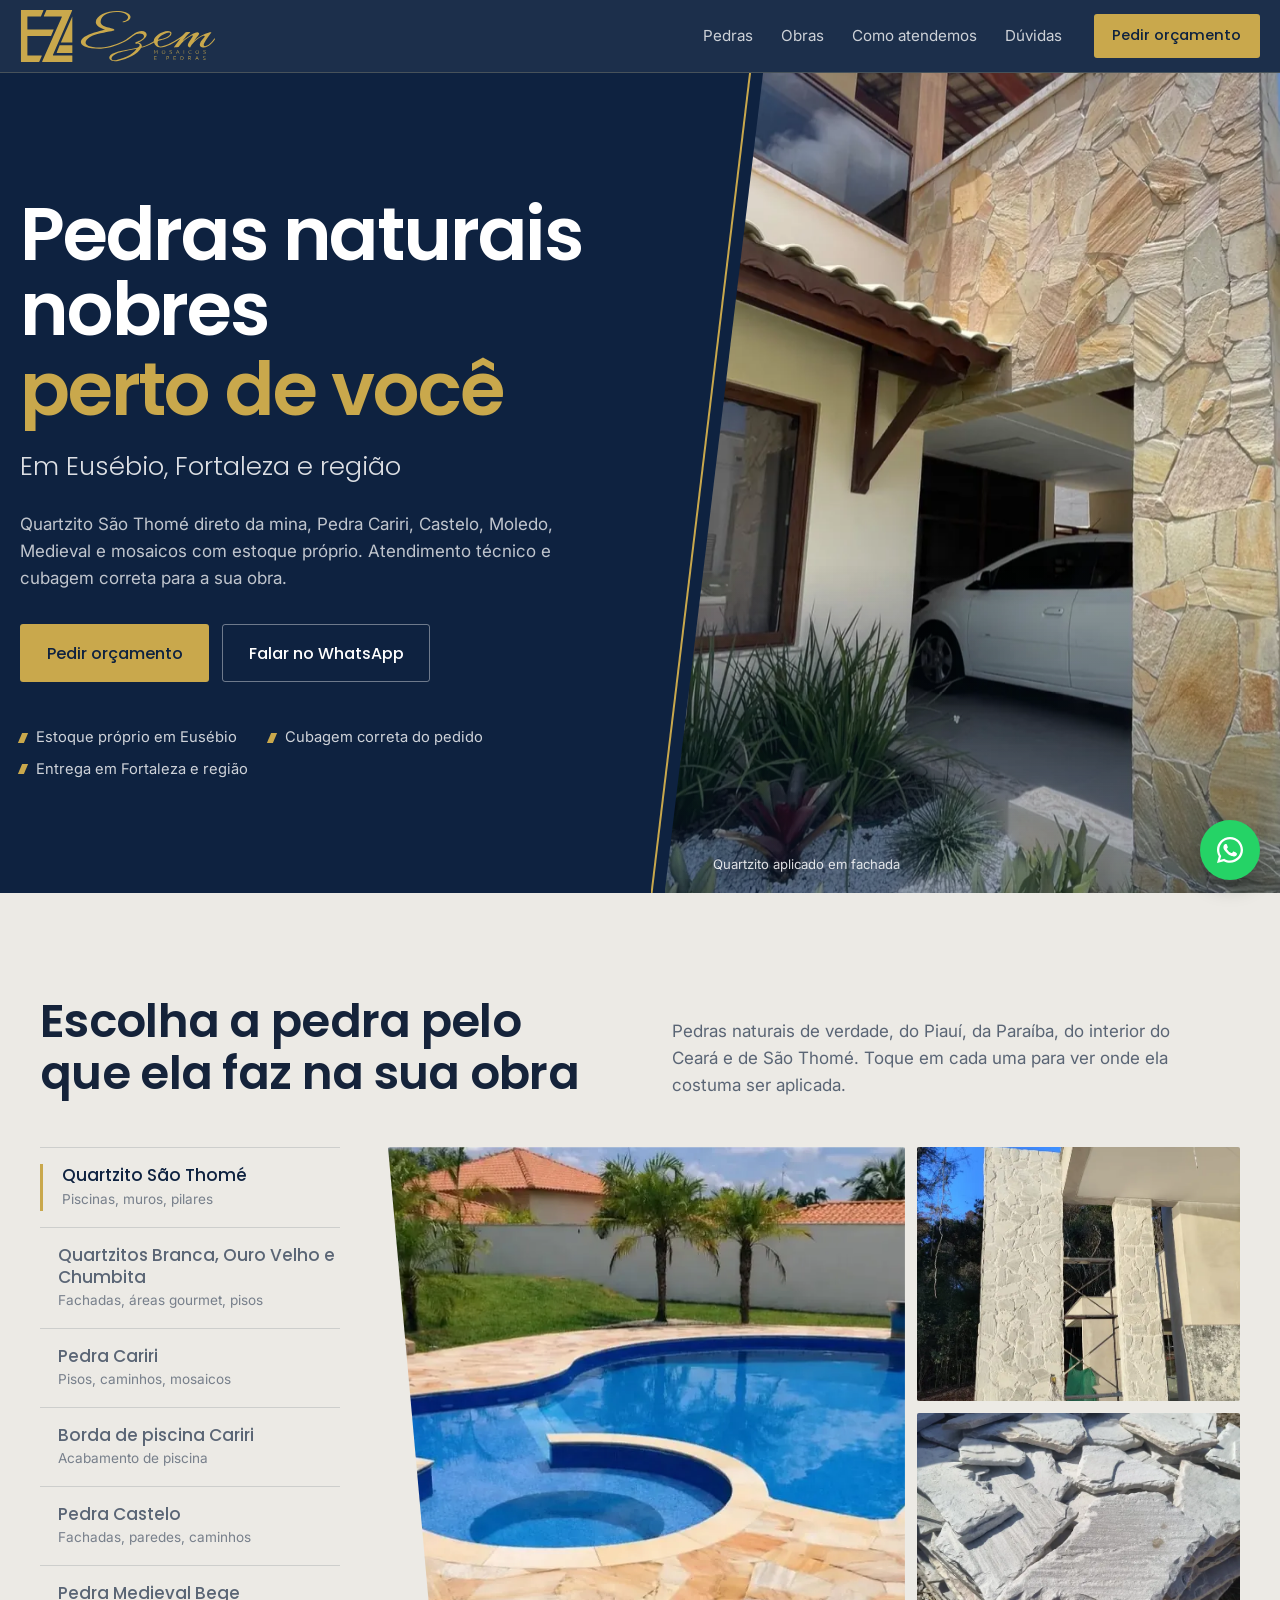
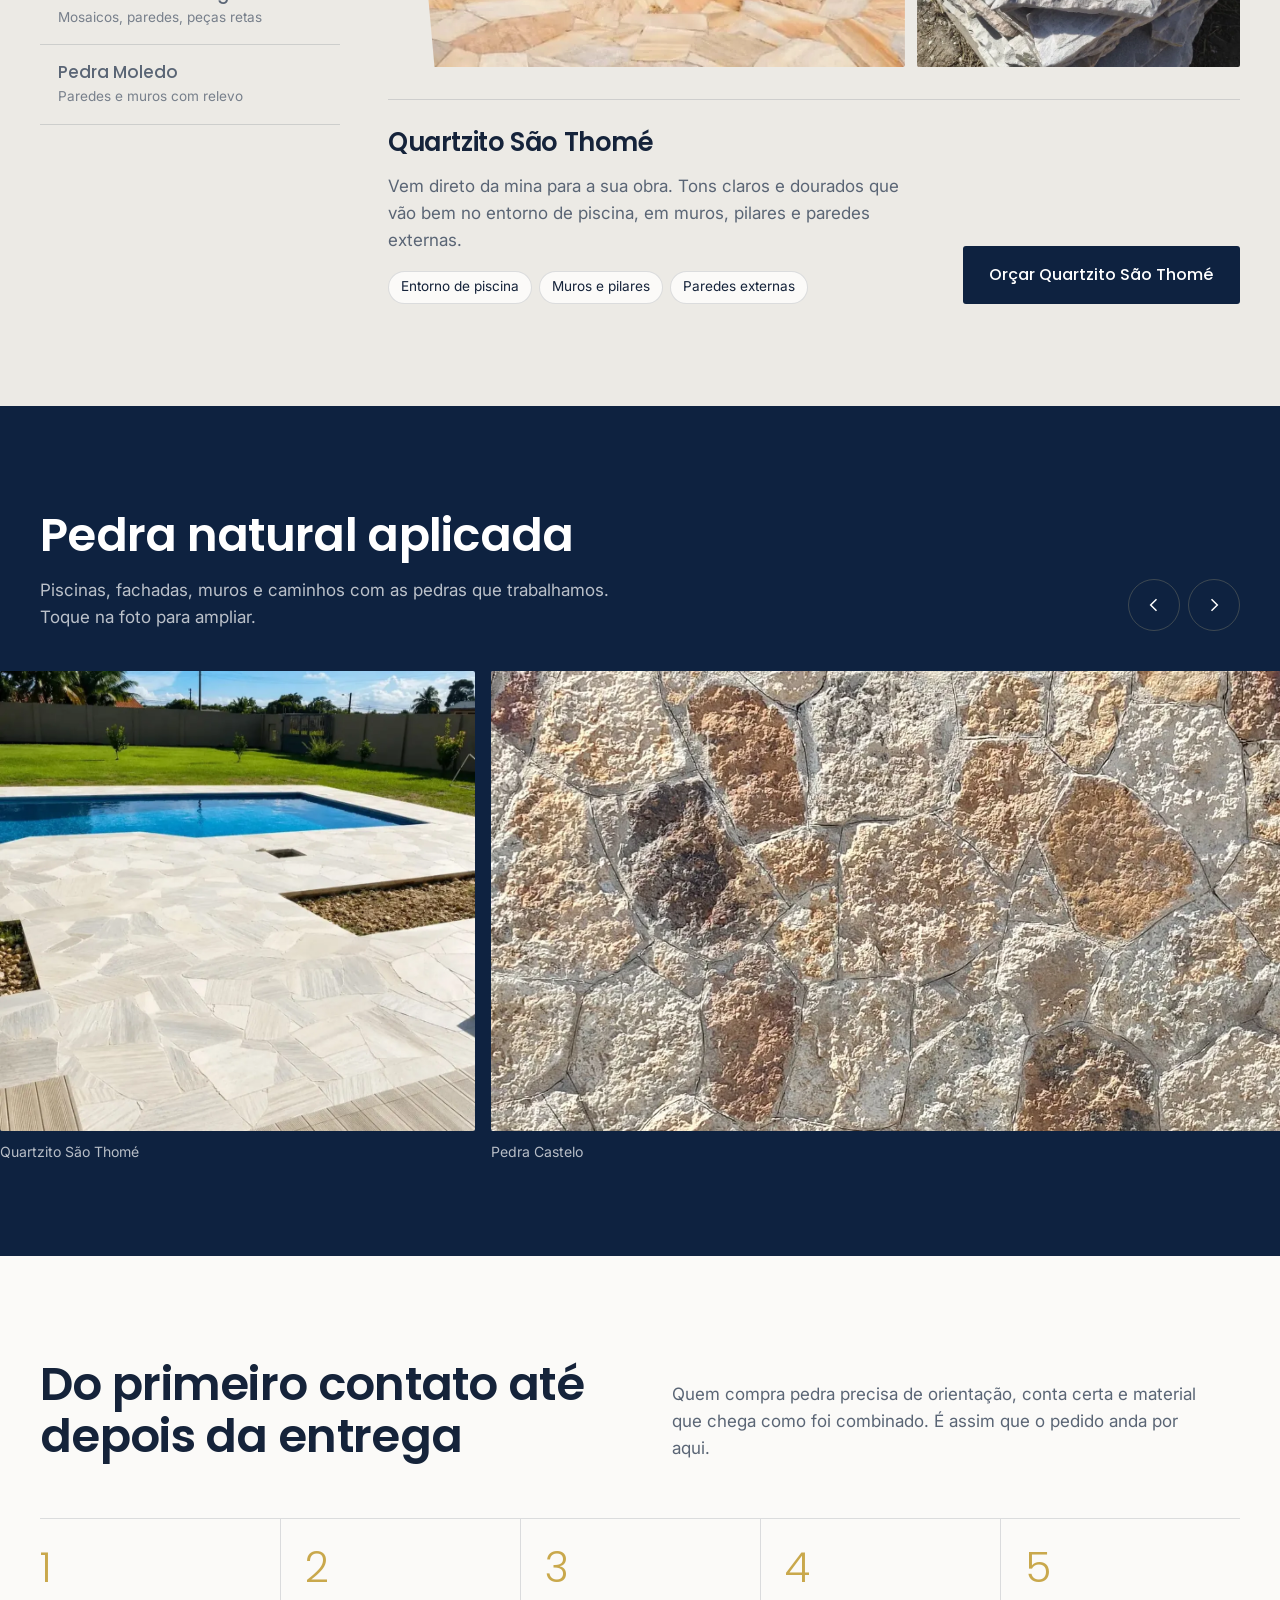
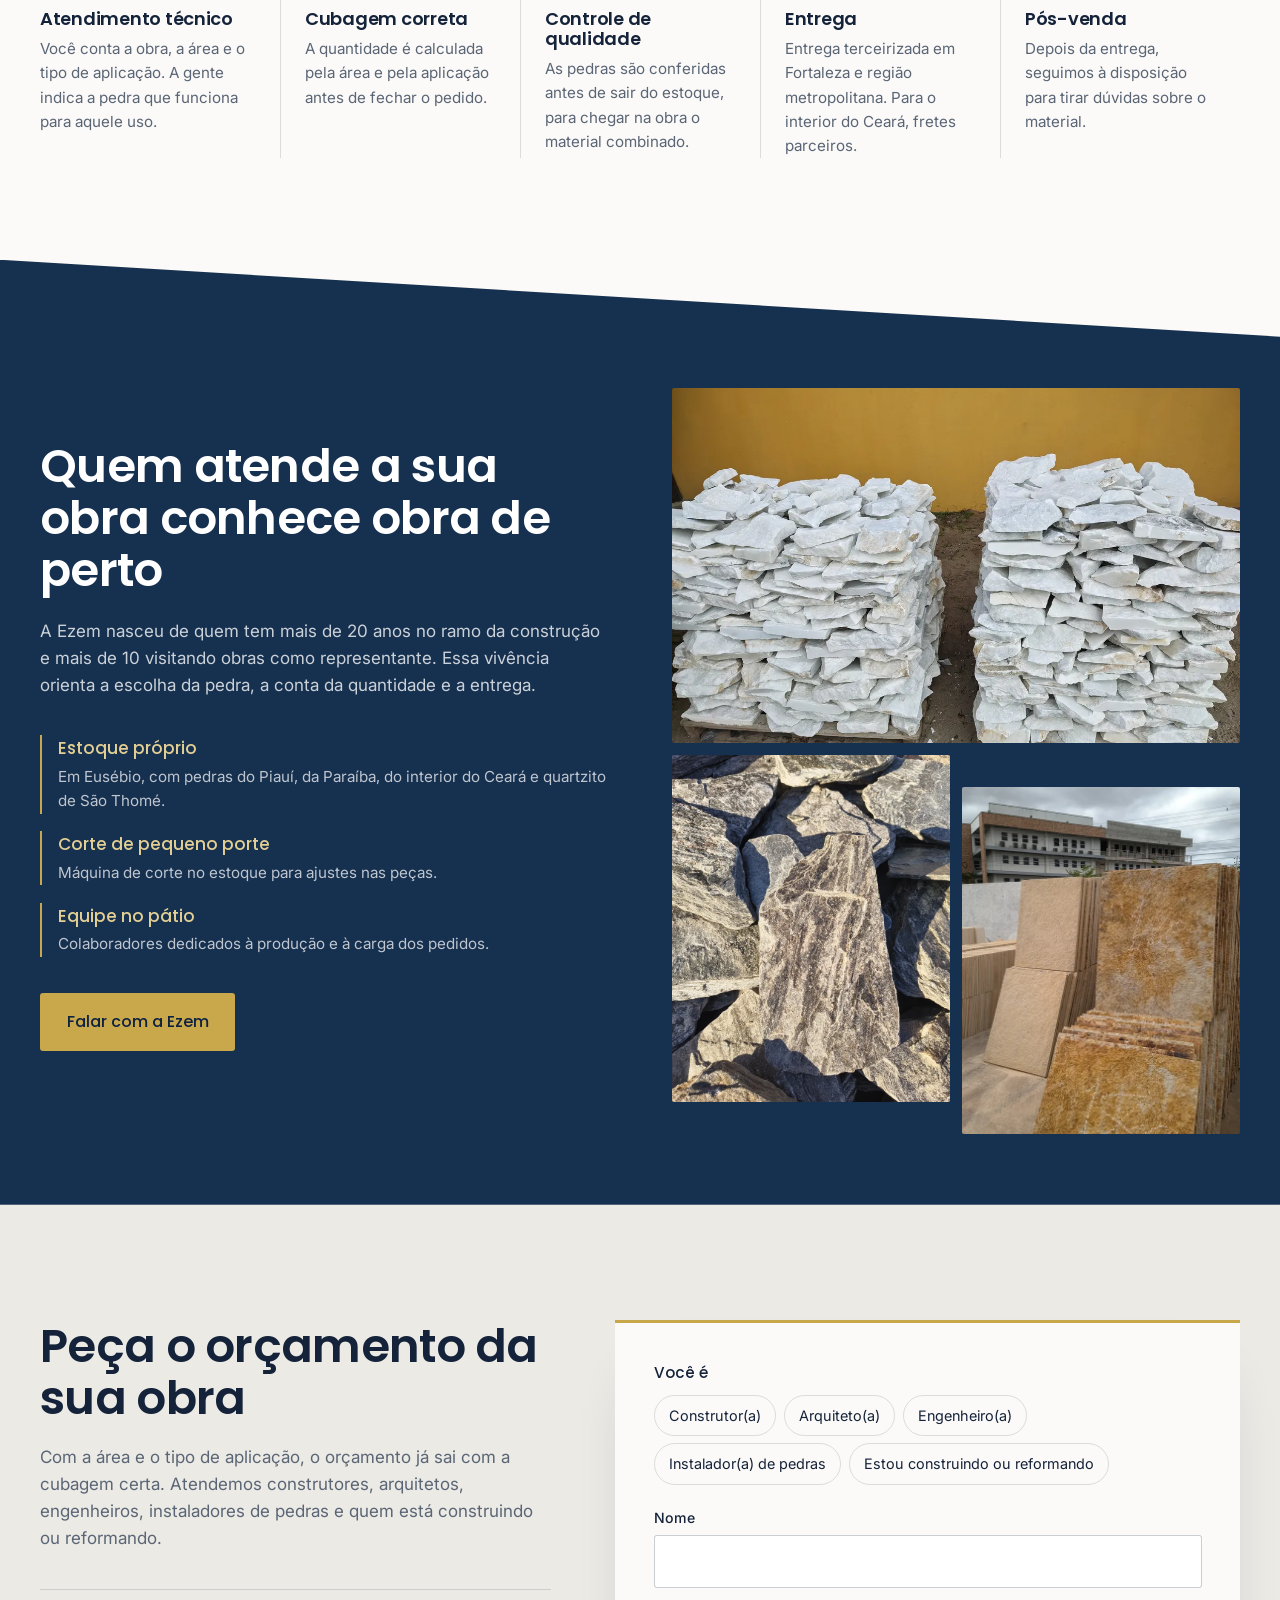
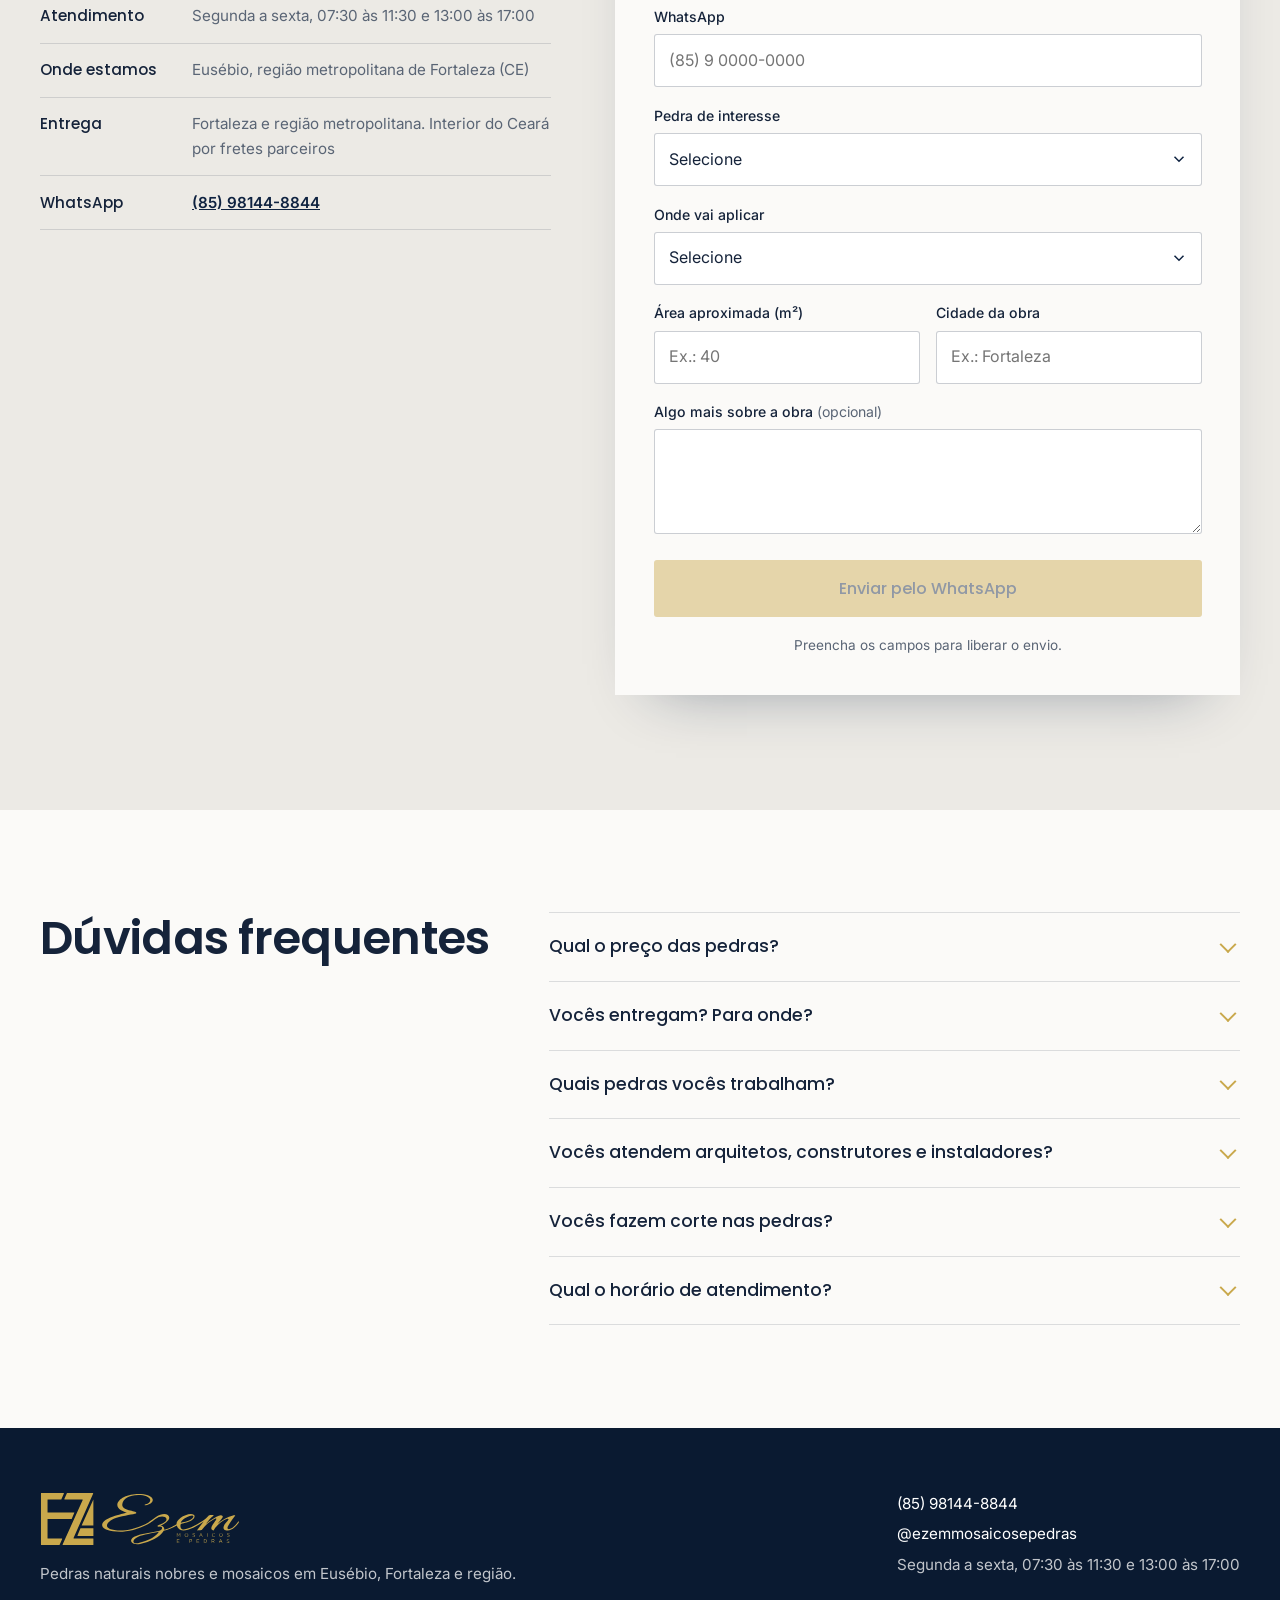
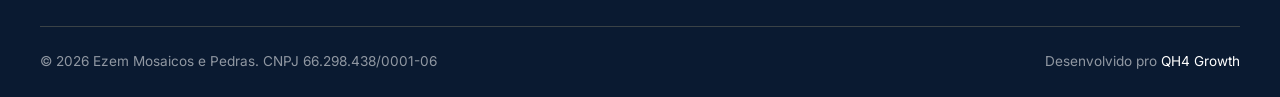
==== index.html @ 483bb3b8 "Add files via upload" ====
<!DOCTYPE html>
<html lang="pt-BR">
<head>
<!-- Google Tag Manager -->
<script>(function(w,d,s,l,i){w[l]=w[l]||[];w[l].push({'gtm.start':
new Date().getTime(),event:'gtm.js'});var f=d.getElementsByTagName(s)[0],
j=d.createElement(s),dl=l!='dataLayer'?'&l='+l:'';j.async=true;j.src=
'https://www.googletagmanager.com/gtm.js?id='+i+dl;f.parentNode.insertBefore(j,f);
})(window,document,'script','dataLayer','GTM-WPMZW2LT');</script>
<!-- End Google Tag Manager -->

<!-- META PIXEL: colar o código do Pixel do Meta aqui (logo abaixo do GTM) -->
<!-- Fim META PIXEL -->

<meta charset="UTF-8">
<meta name="viewport" content="width=device-width, initial-scale=1">
<title>Pedras Naturais em Eusébio e Fortaleza | Ezem Mosaicos e Pedras</title>
<meta name="description" content="Pedras naturais nobres perto de você: Quartzito São Thomé direto da mina, Pedra Cariri, Castelo, Moledo, Medieval e mosaicos. Estoque próprio em Eusébio/CE e entrega em Fortaleza e região.">
<meta name="robots" content="index, follow, max-image-preview:large">
<link rel="canonical" href="https://www.ezemmosaicosepedras.com.br/">
<meta name="theme-color" content="#0E2240">
<meta name="author" content="Ezem Mosaicos e Pedras">
<meta name="geo.region" content="BR-CE">
<meta name="geo.placename" content="Eusébio">

<meta property="og:type" content="website">
<meta property="og:locale" content="pt_BR">
<meta property="og:site_name" content="Ezem Mosaicos e Pedras">
<meta property="og:title" content="Pedras naturais nobres perto de você | Ezem Mosaicos e Pedras">
<meta property="og:description" content="Quartzito São Thomé direto da mina, Pedra Cariri, Castelo, Moledo, Medieval e mosaicos. Estoque próprio em Eusébio/CE, entrega em Fortaleza e região.">
<meta property="og:url" content="https://www.ezemmosaicosepedras.com.br/">
<meta property="og:image" content="https://www.ezemmosaicosepedras.com.br/assets/img/og-image.jpg">
<meta property="og:image:width" content="1200">
<meta property="og:image:height" content="630">
<meta property="og:image:alt" content="Piscina com entorno em Quartzito São Thomé">
<meta name="twitter:card" content="summary_large_image">
<meta name="twitter:title" content="Pedras naturais nobres perto de você | Ezem Mosaicos e Pedras">
<meta name="twitter:description" content="Quartzito São Thomé, Pedra Cariri, Castelo, Moledo, Medieval e mosaicos com estoque próprio em Eusébio/CE.">
<meta name="twitter:image" content="https://www.ezemmosaicosepedras.com.br/assets/img/og-image.jpg">

<link rel="icon" href="favicon.ico" sizes="32x32">
<link rel="icon" href="assets/img/favicon.svg" type="image/svg+xml">
<link rel="apple-touch-icon" href="assets/img/apple-touch-icon.png">
<link rel="manifest" href="site.webmanifest">

<link rel="preload" as="image" href="assets/img/hero-fachada-quartzito.webp" fetchpriority="high">
<link rel="preconnect" href="https://fonts.googleapis.com">
<link rel="preconnect" href="https://fonts.gstatic.com" crossorigin>
<link href="https://fonts.googleapis.com/css2?family=Inter:wght@400;500;600&family=Poppins:wght@300;400;500;600&display=swap" rel="stylesheet">
<link rel="stylesheet" href="assets/css/style.css">
<script>document.documentElement.classList.add('js')</script>

<script type="application/ld+json">
{
  "@context": "https://schema.org",
  "@type": "HomeAndConstructionBusiness",
  "@id": "https://www.ezemmosaicosepedras.com.br/#empresa",
  "name": "Ezem Mosaicos e Pedras",
  "description": "Pedras naturais nobres e mosaicos: Quartzito São Thomé direto da mina, Pedra Cariri, Pedra Castelo, Quartzito Branca, Ouro Velho e Chumbita, Pedra Medieval Bege e Pedra Moledo. Estoque próprio em Eusébio/CE.",
  "url": "https://www.ezemmosaicosepedras.com.br/",
  "logo": "https://www.ezemmosaicosepedras.com.br/assets/img/logo-ezem.svg",
  "image": "https://www.ezemmosaicosepedras.com.br/assets/img/og-image.jpg",
  "telephone": "+55-85-98144-8844",
  "email": "ezemmosaicosepedras.ce@gmail.com",
  "taxID": "66.298.438/0001-06",
  "address": {
    "@type": "PostalAddress",
    "addressLocality": "Eusébio",
    "addressRegion": "CE",
    "addressCountry": "BR"
  },
  "areaServed": [
    {"@type": "City", "name": "Eusébio"},
    {"@type": "City", "name": "Fortaleza"},
    {"@type": "AdministrativeArea", "name": "Região Metropolitana de Fortaleza"},
    {"@type": "State", "name": "Ceará"}
  ],
  "openingHoursSpecification": [
    {"@type": "OpeningHoursSpecification", "dayOfWeek": ["Monday","Tuesday","Wednesday","Thursday","Friday"], "opens": "07:30", "closes": "11:30"},
    {"@type": "OpeningHoursSpecification", "dayOfWeek": ["Monday","Tuesday","Wednesday","Thursday","Friday"], "opens": "13:00", "closes": "17:00"}
  ],
  "sameAs": ["https://www.instagram.com/ezemmosaicosepedras/"],
  "makesOffer": [
    {"@type": "Offer", "itemOffered": {"@type": "Product", "name": "Quartzito São Thomé"}},
    {"@type": "Offer", "itemOffered": {"@type": "Product", "name": "Quartzito Branca, Ouro Velho e Chumbita"}},
    {"@type": "Offer", "itemOffered": {"@type": "Product", "name": "Pedra Cariri"}},
    {"@type": "Offer", "itemOffered": {"@type": "Product", "name": "Borda de piscina em Pedra Cariri"}},
    {"@type": "Offer", "itemOffered": {"@type": "Product", "name": "Pedra Castelo"}},
    {"@type": "Offer", "itemOffered": {"@type": "Product", "name": "Pedra Medieval Bege"}},
    {"@type": "Offer", "itemOffered": {"@type": "Product", "name": "Pedra Moledo"}}
  ]
}
</script>
<script type="application/ld+json">
{
  "@context": "https://schema.org",
  "@type": "FAQPage",
  "mainEntity": [
    {"@type": "Question", "name": "Qual o preço das pedras?", "acceptedAnswer": {"@type": "Answer", "text": "O valor depende da pedra escolhida, da área e do tipo de aplicação. Com essas informações fazemos a cubagem e passamos o orçamento certo para a sua obra."}},
    {"@type": "Question", "name": "Vocês entregam? Para onde?", "acceptedAnswer": {"@type": "Answer", "text": "Sim. A entrega é terceirizada e atende Fortaleza e a região metropolitana. Para o interior do Ceará, enviamos por fretes parceiros."}},
    {"@type": "Question", "name": "Quais pedras vocês trabalham?", "acceptedAnswer": {"@type": "Answer", "text": "Quartzito São Thomé direto da mina, Quartzito Branca, Ouro Velho e Chumbita, Pedra Cariri, borda de piscina em Pedra Cariri, Pedra Castelo, Pedra Medieval Bege, Pedra Moledo e mosaicos, além de pedras do Piauí, da Paraíba e do interior do Ceará."}},
    {"@type": "Question", "name": "Vocês atendem arquitetos, construtores e instaladores?", "acceptedAnswer": {"@type": "Answer", "text": "Sim. Atendemos construtores, arquitetos, engenheiros, instaladores de pedras e quem está construindo ou reformando a própria casa."}},
    {"@type": "Question", "name": "Vocês fazem corte nas pedras?", "acceptedAnswer": {"@type": "Answer", "text": "Temos uma máquina de corte de pequeno porte no estoque. Conte a necessidade da sua obra no atendimento para avaliarmos."}},
    {"@type": "Question", "name": "Qual o horário de atendimento?", "acceptedAnswer": {"@type": "Answer", "text": "De segunda a sexta, das 07:30 às 11:30 e das 13:00 às 17:00."}}
  ]
}
</script>
</head>
<body>
<!-- Google Tag Manager (noscript) -->
<noscript><iframe src="https://www.googletagmanager.com/ns.html?id=GTM-WPMZW2LT"
height="0" width="0" style="display:none;visibility:hidden"></iframe></noscript>
<!-- End Google Tag Manager (noscript) -->

<a class="skip" href="#conteudo">Pular para o conteúdo</a>

<header class="topo" id="topo">
  <div class="topo__in">
    <a class="topo__logo" href="#inicio" aria-label="Ezem Mosaicos e Pedras, início">
      <img src="assets/img/logo-ezem.svg" alt="Ezem Mosaicos e Pedras" width="190" height="50">
    </a>
    <nav class="topo__nav" aria-label="Principal">
      <a href="#pedras">Pedras</a>
      <a href="#obras">Obras</a>
      <a href="#atendimento">Como atendemos</a>
      <a href="#duvidas">Dúvidas</a>
    </nav>
    <a class="btn btn--ouro btn--sm topo__cta" href="#orcamento" data-track="cta_header">Pedir orçamento</a>
  </div>
</header>

<main id="conteudo">

  <!-- HERO -->
  <section class="hero" id="inicio">
    <div class="hero__texto">
      <h1 class="hero__titulo">
        <span class="linha"><span>Pedras naturais nobres</span></span>
        <span class="linha"><span>perto de você</span></span>
      </h1>
      <p class="hero__onde">Em Eusébio, Fortaleza e região</p>
      <p class="hero__sub">Quartzito São Thomé direto da mina, Pedra Cariri, Castelo, Moledo, Medieval e mosaicos com estoque próprio. Atendimento técnico e cubagem correta para a sua obra.</p>
      <div class="hero__acoes">
        <a class="btn btn--ouro" href="#orcamento" data-track="cta_hero_form">Pedir orçamento</a>
        <a class="btn btn--linha" href="https://wa.me/5585981448844?text=Ol%C3%A1%2C%20vim%20pelo%20site%20e%20quero%20um%20or%C3%A7amento%20de%20pedras." target="_blank" rel="noopener" data-wa="hero">Falar no WhatsApp</a>
      </div>
      <ul class="hero__fatos">
        <li>Estoque próprio em Eusébio</li>
        <li>Cubagem correta do pedido</li>
        <li>Entrega em Fortaleza e região</li>
      </ul>
    </div>
    <figure class="hero__foto">
      <img src="assets/img/hero-fachada-quartzito.webp" alt="Fachada de casa revestida com quartzito em tons dourados" width="702" height="1400" fetchpriority="high">
      <figcaption>Quartzito aplicado em fachada</figcaption>
    </figure>
    <span class="hero__risco" aria-hidden="true"></span>
  </section>

  <!-- AMOSTRARIO -->
  <section class="amostra" id="pedras" aria-labelledby="amostra-t">
    <div class="wrap">
      <div class="amostra__cab">
        <h2 id="amostra-t" class="h2">Escolha a pedra pelo que ela faz na sua obra</h2>
        <p class="amostra__intro">Pedras naturais de verdade, do Piauí, da Paraíba, do interior do Ceará e de São Thomé. Toque em cada uma para ver onde ela costuma ser aplicada.</p>
      </div>

      <div class="amostra__grid">
        <div class="amostra__lista" role="tablist" aria-label="Pedras" aria-orientation="vertical">
          <button role="tab" id="tab-saothome" aria-controls="p-saothome" aria-selected="true" tabindex="0"><span class="n">Quartzito São Thomé</span><span class="u">Piscinas, muros, pilares</span></button>
          <button role="tab" id="tab-quartzitos" aria-controls="p-quartzitos" aria-selected="false" tabindex="-1"><span class="n">Quartzitos Branca, Ouro Velho e Chumbita</span><span class="u">Fachadas, áreas gourmet, pisos</span></button>
          <button role="tab" id="tab-cariri" aria-controls="p-cariri" aria-selected="false" tabindex="-1"><span class="n">Pedra Cariri</span><span class="u">Pisos, caminhos, mosaicos</span></button>
          <button role="tab" id="tab-borda" aria-controls="p-borda" aria-selected="false" tabindex="-1"><span class="n">Borda de piscina Cariri</span><span class="u">Acabamento de piscina</span></button>
          <button role="tab" id="tab-castelo" aria-controls="p-castelo" aria-selected="false" tabindex="-1"><span class="n">Pedra Castelo</span><span class="u">Fachadas, paredes, caminhos</span></button>
          <button role="tab" id="tab-medieval" aria-controls="p-medieval" aria-selected="false" tabindex="-1"><span class="n">Pedra Medieval Bege</span><span class="u">Mosaicos, paredes, peças retas</span></button>
          <button role="tab" id="tab-moledo" aria-controls="p-moledo" aria-selected="false" tabindex="-1"><span class="n">Pedra Moledo</span><span class="u">Paredes e muros com relevo</span></button>
        </div>

        <div class="amostra__paineis">
          <article class="painel" role="tabpanel" id="p-saothome" aria-labelledby="tab-saothome" data-pedra="Quartzito São Thomé">
            <div class="painel__fotos">
              <img class="f1" src="assets/img/sao-thome-piscina-dourada.webp" alt="Piscina com entorno em Quartzito São Thomé dourado" width="1080" height="695" loading="lazy">
              <img class="f2" src="assets/img/sao-thome-pilares.webp" alt="Pilares revestidos com Quartzito São Thomé claro" width="751" height="1000" loading="lazy">
              <img class="f3" src="assets/img/sao-thome-estoque.webp" alt="Lote de Quartzito São Thomé no estoque" width="750" height="1000" loading="lazy">
            </div>
            <div class="painel__info">
              <h3>Quartzito São Thomé</h3>
              <p>Vem direto da mina para a sua obra. Tons claros e dourados que vão bem no entorno de piscina, em muros, pilares e paredes externas.</p>
              <ul class="usos"><li>Entorno de piscina</li><li>Muros e pilares</li><li>Paredes externas</li></ul>
              <a class="btn btn--marinho" href="#orcamento" data-escolher="Quartzito São Thomé">Orçar Quartzito São Thomé</a>
            </div>
          </article>

          <article class="painel" role="tabpanel" id="p-quartzitos" aria-labelledby="tab-quartzitos" data-pedra="Quartzito Branca, Ouro Velho ou Chumbita" hidden>
            <div class="painel__fotos">
              <img class="f1" src="assets/img/quartzito-fachada.webp" alt="Fachada revestida com quartzito em tons dourados e cinza" width="825" height="1100" loading="lazy">
              <img class="f2" src="assets/img/quartzito-area-gourmet.webp" alt="Área gourmet com churrasqueira revestida em quartzito" width="720" height="930" loading="lazy">
              <img class="f3" src="assets/img/quartzito-estoque-dourado.webp" alt="Placas de quartzito dourado no estoque" width="750" height="1000" loading="lazy">
            </div>
            <div class="painel__info">
              <h3>Quartzitos Branca, Ouro Velho e Chumbita</h3>
              <p>Três cores de quartzito para combinar com o projeto: do claro ao dourado e ao tom escuro. Usados em fachadas, áreas gourmet, pisos externos e muros.</p>
              <ul class="usos"><li>Fachadas</li><li>Áreas gourmet</li><li>Pisos externos</li></ul>
              <a class="btn btn--marinho" href="#orcamento" data-escolher="Quartzito Branca, Ouro Velho ou Chumbita">Orçar quartzito</a>
            </div>
          </article>

          <article class="painel" role="tabpanel" id="p-cariri" aria-labelledby="tab-cariri" data-pedra="Pedra Cariri" hidden>
            <div class="painel__fotos">
              <img class="f1" src="assets/img/cariri-mosaico.webp" alt="Mosaico em Pedra Cariri com quadrados em tons de bege e cinza" width="1100" height="996" loading="lazy">
              <img class="f2" src="assets/img/cariri-caminho.webp" alt="Caminho de jardim em Pedra Cariri irregular" width="562" height="1000" loading="lazy">
              <img class="f3" src="assets/img/cariri-placas.webp" alt="Placas de Pedra Cariri empilhadas no estoque" width="750" height="1000" loading="lazy">
            </div>
            <div class="painel__info">
              <h3>Pedra Cariri</h3>
              <p>Placas em tons de bege e cinza, regulares ou irregulares. Aparece em pisos de varanda, caminhos de jardim e mosaicos de parede.</p>
              <ul class="usos"><li>Pisos</li><li>Caminhos de jardim</li><li>Mosaicos</li></ul>
              <a class="btn btn--marinho" href="#orcamento" data-escolher="Pedra Cariri">Orçar Pedra Cariri</a>
            </div>
          </article>

          <article class="painel" role="tabpanel" id="p-borda" aria-labelledby="tab-borda" data-pedra="Borda de piscina em Pedra Cariri" hidden>
            <div class="painel__fotos">
              <img class="f1" src="assets/img/borda-piscina-cariri.webp" alt="Piscina com borda em Pedra Cariri" width="1200" height="898" loading="lazy">
              <img class="f2" src="assets/img/borda-estoque.webp" alt="Peças de borda de piscina em Pedra Cariri" width="562" height="1000" loading="lazy">
              <img class="f3" src="assets/img/borda-placas.webp" alt="Placas de borda de piscina empilhadas" width="750" height="1000" loading="lazy">
            </div>
            <div class="painel__info">
              <h3>Borda de piscina em Pedra Cariri</h3>
              <p>Peças para o acabamento da borda da piscina, no mesmo tom claro da Pedra Cariri usada no piso do entorno.</p>
              <ul class="usos"><li>Borda de piscina</li><li>Acabamento de deck</li></ul>
              <a class="btn btn--marinho" href="#orcamento" data-escolher="Borda de piscina em Pedra Cariri">Orçar borda de piscina</a>
            </div>
          </article>

          <article class="painel" role="tabpanel" id="p-castelo" aria-labelledby="tab-castelo" data-pedra="Pedra Castelo" hidden>
            <div class="painel__fotos">
              <img class="f1" src="assets/img/castelo-fachada.webp" alt="Fachada de construção revestida com Pedra Castelo" width="1400" height="630" loading="lazy">
              <img class="f2" src="assets/img/castelo-caminho.webp" alt="Caminho de jardim em Pedra Castelo irregular" width="750" height="1000" loading="lazy">
              <img class="f3" src="assets/img/castelo-placas.webp" alt="Placas de Pedra Castelo dourada no estoque" width="750" height="1000" loading="lazy">
            </div>
            <div class="painel__info">
              <h3>Pedra Castelo</h3>
              <p>Tons dourados e terrosos, em placas regulares ou irregulares. Dá presença a fachadas, paredes e caminhos.</p>
              <ul class="usos"><li>Fachadas</li><li>Paredes</li><li>Caminhos</li></ul>
              <a class="btn btn--marinho" href="#orcamento" data-escolher="Pedra Castelo">Orçar Pedra Castelo</a>
            </div>
          </article>

          <article class="painel" role="tabpanel" id="p-medieval" aria-labelledby="tab-medieval" data-pedra="Pedra Medieval Bege" hidden>
            <div class="painel__fotos">
              <img class="f1" src="assets/img/medieval-mosaico.webp" alt="Parede em mosaico de Pedra Medieval Bege" width="1100" height="600" loading="lazy">
              <img class="f2" src="assets/img/medieval-textura.webp" alt="Textura da Pedra Medieval Bege em placas irregulares" width="750" height="1000" loading="lazy">
              <img class="f3" src="assets/img/medieval-estoque.webp" alt="Placas de Pedra Medieval Bege no estoque" width="750" height="1000" loading="lazy">
            </div>
            <div class="painel__info">
              <h3>Pedra Medieval Bege</h3>
              <p>Bege de superfície rústica, em placas irregulares, peças retas e mosaico. Boa para paredes de destaque e áreas externas.</p>
              <ul class="usos"><li>Mosaicos</li><li>Paredes</li><li>Peças retas</li></ul>
              <a class="btn btn--marinho" href="#orcamento" data-escolher="Pedra Medieval Bege">Orçar Pedra Medieval</a>
            </div>
          </article>

          <article class="painel" role="tabpanel" id="p-moledo" aria-labelledby="tab-moledo" data-pedra="Pedra Moledo" hidden>
            <div class="painel__fotos">
              <img class="f1" src="assets/img/moledo-parede-interna.webp" alt="Parede interna revestida com Pedra Moledo branca" width="592" height="1000" loading="lazy">
              <img class="f2" src="assets/img/moledo-muro.webp" alt="Muro com Pedra Moledo em relevo" width="506" height="900" loading="lazy">
              <img class="f3" src="assets/img/moledo-paletes.webp" alt="Paletes de Pedra Moledo no estoque" width="1100" height="825" loading="lazy">
            </div>
            <div class="painel__info">
              <h3>Pedra Moledo</h3>
              <p>Pedra branca irregular, com relevo marcado. Usada em paredes internas, muros e fachadas que pedem textura.</p>
              <ul class="usos"><li>Paredes internas</li><li>Muros</li><li>Fachadas</li></ul>
              <a class="btn btn--marinho" href="#orcamento" data-escolher="Pedra Moledo">Orçar Pedra Moledo</a>
            </div>
          </article>
        </div>
      </div>
    </div>
  </section>

  <!-- OBRAS -->
  <section class="obras" id="obras" aria-labelledby="obras-t">
    <div class="wrap obras__cab">
      <h2 id="obras-t" class="h2">Pedra natural aplicada</h2>
      <p>Piscinas, fachadas, muros e caminhos com as pedras que trabalhamos. Toque na foto para ampliar.</p>
      <div class="obras__ctrl">
        <button class="seta" data-dir="-1" aria-label="Fotos anteriores"><svg viewBox="0 0 24 24" aria-hidden="true"><path d="M15 5l-7 7 7 7"/></svg></button>
        <button class="seta" data-dir="1" aria-label="Próximas fotos"><svg viewBox="0 0 24 24" aria-hidden="true"><path d="M9 5l7 7-7 7"/></svg></button>
      </div>
    </div>
    <div class="fita" tabindex="0" aria-label="Galeria de obras">
      <figure><button class="zoom" aria-label="Ampliar foto"><img src="assets/img/sao-thome-piscina-branca.webp" alt="Piscina com entorno em Quartzito São Thomé branco" width="1080" height="1046" loading="lazy"></button><figcaption>Quartzito São Thomé</figcaption></figure>
      <figure><button class="zoom" aria-label="Ampliar foto"><img src="assets/img/castelo-parede.webp" alt="Parede com Pedra Castelo em placas irregulares" width="1200" height="675" loading="lazy"></button><figcaption>Pedra Castelo</figcaption></figure>
      <figure><button class="zoom" aria-label="Ampliar foto"><img src="assets/img/quartzito-piso-escuro.webp" alt="Piso externo em quartzito escuro irregular" width="1100" height="1100" loading="lazy"></button><figcaption>Quartzito</figcaption></figure>
      <figure><button class="zoom" aria-label="Ampliar foto"><img src="assets/img/sao-thome-muro.webp" alt="Muro revestido com Quartzito São Thomé" width="750" height="1000" loading="lazy"></button><figcaption>Quartzito São Thomé</figcaption></figure>
      <figure><button class="zoom" aria-label="Ampliar foto"><img src="assets/img/cariri-piso.webp" alt="Piso de varanda em Pedra Cariri" width="1200" height="517" loading="lazy"></button><figcaption>Pedra Cariri</figcaption></figure>
      <figure><button class="zoom" aria-label="Ampliar foto"><img src="assets/img/quartzito-muro-claro.webp" alt="Muro em quartzito claro irregular" width="720" height="841" loading="lazy"></button><figcaption>Quartzito</figcaption></figure>
      <figure><button class="zoom" aria-label="Ampliar foto"><img src="assets/img/moledo-parede.webp" alt="Parede com Pedra Moledo branca" width="720" height="472" loading="lazy"></button><figcaption>Pedra Moledo</figcaption></figure>
      <figure><button class="zoom" aria-label="Ampliar foto"><img src="assets/img/medieval-bloco.webp" alt="Peças retas de Pedra Medieval Bege" width="1100" height="825" loading="lazy"></button><figcaption>Pedra Medieval Bege</figcaption></figure>
    </div>
  </section>

  <!-- COMO ATENDEMOS -->
  <section class="processo" id="atendimento" aria-labelledby="proc-t">
    <div class="wrap">
      <div class="processo__cab">
        <h2 id="proc-t" class="h2">Do primeiro contato até depois da entrega</h2>
        <p>Quem compra pedra precisa de orientação, conta certa e material que chega como foi combinado. É assim que o pedido anda por aqui.</p>
      </div>
      <ol class="passos">
        <li><span class="num">1</span><h3>Atendimento técnico</h3><p>Você conta a obra, a área e o tipo de aplicação. A gente indica a pedra que funciona para aquele uso.</p></li>
        <li><span class="num">2</span><h3>Cubagem correta</h3><p>A quantidade é calculada pela área e pela aplicação antes de fechar o pedido.</p></li>
        <li><span class="num">3</span><h3>Controle de qualidade</h3><p>As pedras são conferidas antes de sair do estoque, para chegar na obra o material combinado.</p></li>
        <li><span class="num">4</span><h3>Entrega</h3><p>Entrega terceirizada em Fortaleza e região metropolitana. Para o interior do Ceará, fretes parceiros.</p></li>
        <li><span class="num">5</span><h3>Pós-venda</h3><p>Depois da entrega, seguimos à disposição para tirar dúvidas sobre o material.</p></li>
      </ol>
    </div>
  </section>

  <!-- EXPERIENCIA + ESTOQUE -->
  <section class="vivencia" aria-labelledby="viv-t">
    <div class="wrap vivencia__grid">
      <div class="vivencia__texto">
        <h2 id="viv-t" class="h2">Quem atende a sua obra conhece obra de perto</h2>
        <p>A Ezem nasceu de quem tem mais de 20 anos no ramo da construção e mais de 10 visitando obras como representante. Essa vivência orienta a escolha da pedra, a conta da quantidade e a entrega.</p>
        <dl class="vivencia__dados">
          <div><dt>Estoque próprio</dt><dd>Em Eusébio, com pedras do Piauí, da Paraíba, do interior do Ceará e quartzito de São Thomé.</dd></div>
          <div><dt>Corte de pequeno porte</dt><dd>Máquina de corte no estoque para ajustes nas peças.</dd></div>
          <div><dt>Equipe no pátio</dt><dd>Colaboradores dedicados à produção e à carga dos pedidos.</dd></div>
        </dl>
        <a class="btn btn--ouro" href="https://wa.me/5585981448844?text=Ol%C3%A1%2C%20vim%20pelo%20site%20e%20quero%20falar%20sobre%20pedras%20para%20a%20minha%20obra." target="_blank" rel="noopener" data-wa="vivencia">Falar com a Ezem</a>
      </div>
      <div class="vivencia__fotos">
        <img class="v1" src="assets/img/moledo-paletes.webp" alt="Paletes de Pedra Moledo no estoque da Ezem" width="1100" height="825" loading="lazy">
        <img class="v2" src="assets/img/quartzito-estoque.webp" alt="Quartzito em placas irregulares no estoque" width="750" height="1000" loading="lazy">
        <img class="v3" src="assets/img/castelo-estoque.webp" alt="Placas de Pedra Castelo enfileiradas no estoque" width="562" height="1000" loading="lazy">
      </div>
    </div>
  </section>

  <!-- ORCAMENTO -->
  <section class="orc" id="orcamento" aria-labelledby="orc-t">
    <div class="wrap orc__grid">
      <div class="orc__texto">
        <h2 id="orc-t" class="h2">Peça o orçamento da sua obra</h2>
        <p>Com a área e o tipo de aplicação, o orçamento já sai com a cubagem certa. Atendemos construtores, arquitetos, engenheiros, instaladores de pedras e quem está construindo ou reformando.</p>
        <ul class="orc__info">
          <li><strong>Atendimento</strong><span>Segunda a sexta, 07:30 às 11:30 e 13:00 às 17:00</span></li>
          <li><strong>Onde estamos</strong><span>Eusébio, região metropolitana de Fortaleza (CE)</span></li>
          <li><strong>Entrega</strong><span>Fortaleza e região metropolitana. Interior do Ceará por fretes parceiros</span></li>
          <li><strong>WhatsApp</strong><span><a href="https://wa.me/5585981448844" target="_blank" rel="noopener" data-wa="info">(85) 98144-8844</a></span></li>
        </ul>
      </div>

      <form class="form" id="form-orc" novalidate>
        <fieldset class="perfil">
          <legend>Você é</legend>
          <div class="chips">
            <label><input type="radio" name="perfil" value="Construtor(a)" required><span>Construtor(a)</span></label>
            <label><input type="radio" name="perfil" value="Arquiteto(a)"><span>Arquiteto(a)</span></label>
            <label><input type="radio" name="perfil" value="Engenheiro(a)"><span>Engenheiro(a)</span></label>
            <label><input type="radio" name="perfil" value="Instalador(a) de pedras"><span>Instalador(a) de pedras</span></label>
            <label><input type="radio" name="perfil" value="Estou construindo ou reformando"><span>Estou construindo ou reformando</span></label>
          </div>
        </fieldset>
        <div class="campo">
          <label for="f-nome">Nome</label>
          <input id="f-nome" name="nome" type="text" autocomplete="name" required minlength="2">
        </div>
        <div class="campo">
          <label for="f-whats">WhatsApp</label>
          <input id="f-whats" name="whatsapp" type="tel" autocomplete="tel" inputmode="tel" placeholder="(85) 9 0000-0000" required pattern="\(\d{2}\) \d \d{4}-\d{4}">
        </div>
        <div class="campo">
          <label for="f-pedra">Pedra de interesse</label>
          <select id="f-pedra" name="pedra" required>
            <option value="">Selecione</option>
            <option>Quartzito São Thomé</option>
            <option>Quartzito Branca, Ouro Velho ou Chumbita</option>
            <option>Pedra Cariri</option>
            <option>Borda de piscina em Pedra Cariri</option>
            <option>Pedra Castelo</option>
            <option>Pedra Medieval Bege</option>
            <option>Pedra Moledo</option>
            <option>Mosaico</option>
            <option>Ainda não sei, quero orientação</option>
          </select>
        </div>
        <div class="campo">
          <label for="f-aplic">Onde vai aplicar</label>
          <select id="f-aplic" name="aplicacao" required>
            <option value="">Selecione</option>
            <option>Piso externo ou caminho</option>
            <option>Piscina e entorno</option>
            <option>Fachada ou muro</option>
            <option>Parede interna</option>
            <option>Área gourmet</option>
            <option>Mais de um ambiente</option>
          </select>
        </div>
        <div class="campo campo--meio">
          <label for="f-area">Área aproximada (m²)</label>
          <input id="f-area" name="area" type="text" inputmode="decimal" placeholder="Ex.: 40" required>
        </div>
        <div class="campo campo--meio">
          <label for="f-cidade">Cidade da obra</label>
          <input id="f-cidade" name="cidade" type="text" autocomplete="address-level2" placeholder="Ex.: Fortaleza" required minlength="2">
        </div>
        <div class="campo">
          <label for="f-msg">Algo mais sobre a obra <span class="opc">(opcional)</span></label>
          <textarea id="f-msg" name="mensagem" rows="3"></textarea>
        </div>
        <button class="btn btn--ouro btn--full" type="submit" id="f-enviar" disabled>Enviar pelo WhatsApp</button>
        <p class="form__nota" id="f-nota" aria-live="polite">Preencha os campos para liberar o envio.</p>
      </form>
    </div>
  </section>

  <!-- FAQ -->
  <section class="faq" id="duvidas" aria-labelledby="faq-t">
    <div class="wrap faq__grid">
      <h2 id="faq-t" class="h2">Dúvidas frequentes</h2>
      <div class="faq__lista">
        <details><summary>Qual o preço das pedras?</summary><p>O valor depende da pedra escolhida, da área e do tipo de aplicação. Com essas informações fazemos a cubagem e passamos o orçamento certo para a sua obra.</p></details>
        <details><summary>Vocês entregam? Para onde?</summary><p>Sim. A entrega é terceirizada e atende Fortaleza e a região metropolitana. Para o interior do Ceará, enviamos por fretes parceiros.</p></details>
        <details><summary>Quais pedras vocês trabalham?</summary><p>Quartzito São Thomé direto da mina, Quartzito Branca, Ouro Velho e Chumbita, Pedra Cariri, borda de piscina em Pedra Cariri, Pedra Castelo, Pedra Medieval Bege, Pedra Moledo e mosaicos, além de pedras do Piauí, da Paraíba e do interior do Ceará.</p></details>
        <details><summary>Vocês atendem arquitetos, construtores e instaladores?</summary><p>Sim. Atendemos construtores, arquitetos, engenheiros, instaladores de pedras e quem está construindo ou reformando a própria casa.</p></details>
        <details><summary>Vocês fazem corte nas pedras?</summary><p>Temos uma máquina de corte de pequeno porte no estoque. Conte a necessidade da sua obra no atendimento para avaliarmos.</p></details>
        <details><summary>Qual o horário de atendimento?</summary><p>De segunda a sexta, das 07:30 às 11:30 e das 13:00 às 17:00.</p></details>
      </div>
    </div>
  </section>

</main>

<footer class="rodape">
  <div class="wrap rodape__grid">
    <div>
      <img src="assets/img/logo-ezem.svg" alt="Ezem Mosaicos e Pedras" width="220" height="58" loading="lazy">
      <p>Pedras naturais nobres e mosaicos em Eusébio, Fortaleza e região.</p>
    </div>
    <div>
      <p><a href="https://wa.me/5585981448844" target="_blank" rel="noopener" data-wa="rodape">(85) 98144-8844</a></p>
      <p><a href="https://www.instagram.com/ezemmosaicosepedras/" target="_blank" rel="noopener">@ezemmosaicosepedras</a></p>
      <p>Segunda a sexta, 07:30 às 11:30 e 13:00 às 17:00</p>
    </div>
  </div>
  <div class="wrap rodape__base">
    <p>© 2026 Ezem Mosaicos e Pedras. CNPJ 66.298.438/0001-06</p>
    <p>Desenvolvido pro <a href="https://www.instagram.com/qh4growth/" target="_blank" rel="noopener">QH4 Growth</a></p>
  </div>
</footer>

<a class="wa-float" href="https://wa.me/5585981448844?text=Ol%C3%A1%2C%20vim%20pelo%20site%20e%20quero%20um%20or%C3%A7amento%20de%20pedras." target="_blank" rel="noopener" aria-label="Falar no WhatsApp" data-wa="flutuante">
  <svg viewBox="0 0 32 32" aria-hidden="true"><path d="M16 3C8.8 3 3 8.7 3 15.8c0 2.3.6 4.5 1.8 6.5L3 29l6.9-1.8c1.9 1 4 1.6 6.1 1.6 7.2 0 13-5.7 13-12.8S23.2 3 16 3zm0 23.5c-1.9 0-3.8-.5-5.4-1.5l-.4-.2-4.1 1.1 1.1-4-.3-.4c-1.1-1.7-1.6-3.6-1.6-5.6C5.3 10 10.1 5.3 16 5.3S26.7 10 26.7 15.8 21.9 26.5 16 26.5zm5.9-8c-.3-.2-1.9-.9-2.2-1s-.5-.2-.7.2-.8 1-1 1.2-.4.2-.7.1a8.8 8.8 0 0 1-4.4-3.8c-.3-.6.3-.5.9-1.7.1-.2 0-.4 0-.5l-1-2.4c-.3-.6-.5-.5-.7-.5h-.6c-.2 0-.6.1-.9.4s-1.2 1.1-1.2 2.7 1.2 3.2 1.4 3.4 2.4 3.6 5.7 5c2.1.9 2.9 1 4 .8.6-.1 1.9-.8 2.2-1.5s.3-1.3.2-1.5c-.1-.1-.3-.2-.7-.4z"/></svg>
</a>

<div class="lb" id="lb" hidden role="dialog" aria-modal="true" aria-label="Foto ampliada">
  <button class="lb__x" aria-label="Fechar">×</button>
  <img alt="">
  <p class="lb__leg"></p>
</div>

<script src="assets/js/main.js" defer></script>
</body>
</html>
---- assets/css/style.css ----
/* Ezem Mosaicos e Pedras | LP | QH4 Growth */
:root{
  --marinho:#0E2240;
  --marinho-2:#16304F;
  --marinho-fundo:#0A1A31;
  --ouro:#C9A84C;
  --ouro-claro:#E3CF93;
  --pedra:#ECEAE5;
  --pedra-2:#E2DED5;
  --branco:#FBFAF8;
  --tinta:#15233A;
  --cinza:#5A6575;
  --linha:rgba(21,35,58,.14);
  --linha-esc:rgba(227,207,147,.22);
  --wa:#25D366;
  --f-tit:'Poppins',system-ui,sans-serif;
  --f-txt:'Inter',system-ui,sans-serif;
  --ease:cubic-bezier(.2,.7,.2,1);
  --diag:16%;
}
*,*::before,*::after{box-sizing:border-box}
html{scroll-behavior:smooth;-webkit-text-size-adjust:100%}
body{margin:0;font-family:var(--f-txt);font-size:1.0625rem;line-height:1.6;color:var(--tinta);background:var(--branco);overflow-x:clip}
img{max-width:100%;height:auto;display:block}
a{color:inherit}
h1,h2,h3{font-family:var(--f-tit);margin:0;line-height:1.12;letter-spacing:-.015em}
p{margin:0}
:focus-visible{outline:2px solid var(--ouro);outline-offset:3px}
.skip{position:absolute;left:-9999px;top:0;background:var(--ouro);color:var(--marinho);padding:.6rem 1rem;z-index:100}
.skip:focus{left:1rem;top:1rem}
.wrap{width:min(1200px,100% - 2.5rem);margin-inline:auto}
.h2{font-size:clamp(1.85rem,1.2rem + 2.4vw,2.9rem);font-weight:600;max-width:20ch}

/* botoes */
.btn{display:inline-flex;align-items:center;justify-content:center;gap:.5rem;font-family:var(--f-tit);font-weight:500;font-size:1rem;padding:.95rem 1.6rem;border-radius:3px;text-decoration:none;border:1px solid transparent;cursor:pointer;transition:background-color .25s var(--ease),color .25s var(--ease),border-color .25s var(--ease),transform .25s var(--ease)}
.btn:active{transform:translateY(1px)}
.btn--ouro{background:var(--ouro);color:var(--marinho)}
.btn--ouro:hover{background:var(--ouro-claro)}
.btn--linha{border-color:rgba(255,255,255,.4);color:#fff}
.btn--linha:hover{border-color:var(--ouro);color:var(--ouro-claro)}
.btn--marinho{background:var(--marinho);color:#fff}
.btn--marinho:hover{background:var(--marinho-2)}
.btn--sm{padding:.6rem 1.1rem;font-size:.92rem}
.btn--full{width:100%}
.btn[disabled]{opacity:.45;cursor:not-allowed}

/* topo */
.topo{position:sticky;top:0;z-index:50;background:rgba(14,34,64,.94);backdrop-filter:blur(8px);-webkit-backdrop-filter:blur(8px);border-bottom:1px solid var(--linha-esc)}
.topo__in{width:min(1280px,100% - 2.5rem);margin-inline:auto;display:flex;align-items:center;gap:2rem;height:72px}
.topo__logo img{width:196px;height:auto}
.topo__nav{display:flex;gap:1.75rem;margin-left:auto}
.topo__nav a{color:rgba(255,255,255,.78);text-decoration:none;font-size:.95rem;transition:color .2s}
.topo__nav a:hover{color:var(--ouro-claro)}

/* hero */
.hero{position:relative;background:var(--marinho);color:#fff;display:grid;grid-template-columns:minmax(0,1.08fr) minmax(0,1fr);min-height:min(calc(100svh - 72px),820px);overflow:hidden}
.hero__texto{padding:clamp(3rem,7vw,6rem) 2rem clamp(3rem,6vw,5rem) max(1.25rem,calc((100vw - 1280px)/2 + 1.25rem));display:flex;flex-direction:column;justify-content:center;position:relative;z-index:2}
.hero__titulo{font-size:clamp(2.4rem,1.3rem + 4.4vw,4.6rem);font-weight:600;letter-spacing:-.03em;line-height:1.02}
.hero__titulo .linha{display:block;overflow:hidden;padding-bottom:.06em}
.hero__titulo .linha>span{display:block}
.hero__titulo .linha:nth-child(2)>span{color:var(--ouro)}
.hero__onde{font-family:var(--f-tit);font-weight:300;font-size:clamp(1.15rem,1rem + .8vw,1.6rem);color:rgba(255,255,255,.86);margin-top:.9rem}
.hero__sub{max-width:52ch;color:rgba(255,255,255,.74);margin-top:1.5rem}
.hero__acoes{display:flex;flex-wrap:wrap;gap:.8rem;margin-top:2rem}
.hero__fatos{list-style:none;padding:0;margin:2.75rem 0 0;display:flex;flex-wrap:wrap;gap:.5rem 2rem;font-size:.92rem;color:rgba(255,255,255,.8)}
.hero__fatos li{padding-left:1rem;position:relative}
.hero__fatos li::before{content:"";position:absolute;left:0;top:.45em;width:6px;height:10px;background:var(--ouro);transform:skewX(-23deg)}
.hero__foto{margin:0;position:relative;clip-path:polygon(var(--diag) 0,100% 0,100% 100%,0 100%);overflow:hidden}
.hero__foto img{position:absolute;inset:-6% 0;width:100%;height:112%;object-fit:cover;object-position:center 40%;will-change:transform}
.hero__foto::after{content:"";position:absolute;inset:0;background:linear-gradient(180deg,rgba(14,34,64,0) 60%,rgba(14,34,64,.45))}
.hero__foto figcaption{position:absolute;left:calc(var(--diag) * .25 + 1.5rem);bottom:1.1rem;z-index:2;font-size:.82rem;color:rgba(255,255,255,.85)}
.hero__risco{position:absolute;top:0;bottom:0;left:51.92%;right:0;background:var(--ouro);clip-path:polygon(var(--diag) 0,calc(var(--diag) + 2px) 0,2px 100%,0 100%);transform-origin:top;transform:translateX(-14px);z-index:3;pointer-events:none}

/* hero intro */
.js .hero__titulo .linha>span{transform:translateY(105%)}
.js .hero__onde,.js .hero__sub,.js .hero__acoes,.js .hero__fatos{opacity:0;transform:translateY(14px)}
.js .hero__foto{clip-path:polygon(100% 0,100% 0,100% 100%,100% 100%)}
.js .hero__risco{transform:translateX(-14px) scaleY(0)}
.pronto .hero__titulo .linha>span{transform:none;transition:transform .9s var(--ease)}
.pronto .hero__titulo .linha:nth-child(2)>span{transition-delay:.12s}
.pronto .hero__onde,.pronto .hero__sub,.pronto .hero__acoes,.pronto .hero__fatos{opacity:1;transform:none;transition:opacity .7s var(--ease),transform .7s var(--ease)}
.pronto .hero__onde{transition-delay:.35s}.pronto .hero__sub{transition-delay:.45s}.pronto .hero__acoes{transition-delay:.55s}.pronto .hero__fatos{transition-delay:.65s}
.pronto .hero__foto{clip-path:polygon(var(--diag) 0,100% 0,100% 100%,0 100%);transition:clip-path 1.2s var(--ease) .1s}
.pronto .hero__risco{transform:translateX(-14px) scaleY(1);transition:transform 1s var(--ease) .7s}

/* reveal */
.js .rv{opacity:0;transform:translateY(22px);transition:opacity .8s var(--ease),transform .8s var(--ease)}
.js .rv.on{opacity:1;transform:none}

/* amostrario */
.amostra{background:var(--pedra);padding:clamp(4rem,8vw,7rem) 0}
.amostra__cab{display:grid;grid-template-columns:1fr 1fr;gap:2rem 4rem;align-items:end;margin-bottom:3rem}
.amostra__intro{color:var(--cinza);max-width:46ch}
.amostra__grid{display:grid;grid-template-columns:300px minmax(0,1fr);gap:3rem;align-items:start}
.amostra__lista{display:flex;flex-direction:column;border-top:1px solid var(--linha);position:sticky;top:96px}
.amostra__lista button{all:unset;box-sizing:border-box;cursor:pointer;display:flex;flex-direction:column;gap:.15rem;padding:1rem 0 1rem 1.1rem;border-bottom:1px solid var(--linha);position:relative;transition:padding .3s var(--ease)}
.amostra__lista button::before{content:"";position:absolute;left:0;top:1rem;bottom:1rem;width:3px;background:var(--ouro);transform:scaleY(0);transition:transform .35s var(--ease)}
.amostra__lista .n{font-family:var(--f-tit);font-weight:500;font-size:1.06rem;color:var(--cinza);line-height:1.3;transition:color .25s}
.amostra__lista .u{font-size:.85rem;color:var(--cinza);opacity:.8}
.amostra__lista button:hover .n{color:var(--tinta)}
.amostra__lista button[aria-selected="true"]{padding-left:1.4rem}
.amostra__lista button[aria-selected="true"]::before{transform:scaleY(1)}
.amostra__lista button[aria-selected="true"] .n{color:var(--marinho)}
.amostra__lista button:focus-visible{outline:2px solid var(--ouro);outline-offset:-2px}
.painel{animation:entra .55s var(--ease)}
@keyframes entra{from{opacity:0;transform:translateY(10px)}to{opacity:1;transform:none}}
.painel__fotos{display:grid;grid-template-columns:1.6fr 1fr;grid-template-rows:1fr 1fr;gap:.75rem;height:clamp(360px,42vw,520px)}
.painel__fotos img{width:100%;height:100%;min-height:0;min-width:0;object-fit:cover;border-radius:2px;background:var(--pedra-2)}
.painel__fotos .f1{grid-row:1/3;clip-path:polygon(0 0,100% 0,100% 100%,9% 100%)}
.painel__info{display:grid;grid-template-columns:minmax(0,1fr) auto;gap:1rem 2.5rem;align-items:end;margin-top:2rem;padding-top:1.75rem;border-top:1px solid var(--linha)}
.painel__info h3{font-size:1.6rem;font-weight:600;grid-column:1/-1}
.painel__info p{color:var(--cinza);max-width:58ch}
.painel__info .btn{grid-row:2/4;grid-column:2;align-self:end}
.usos{list-style:none;padding:0;margin:0;display:flex;flex-wrap:wrap;gap:.45rem}
.usos li{font-size:.85rem;padding:.3rem .75rem;border:1px solid var(--linha);border-radius:40px;color:var(--tinta);background:var(--branco)}

/* obras */
.obras{background:var(--marinho);color:#fff;padding:clamp(4rem,8vw,7rem) 0 clamp(3rem,6vw,5rem);position:relative}
.obras__cab{display:grid;grid-template-columns:1fr auto;gap:1rem 3rem;align-items:end;margin-bottom:2.5rem}
.obras__cab .h2{grid-column:1}
.obras__cab p{grid-column:1;color:rgba(255,255,255,.72);max-width:52ch}
.obras__ctrl{grid-column:2;grid-row:1/3;display:flex;gap:.5rem}
.seta{width:52px;height:52px;border-radius:50%;border:1px solid var(--linha-esc);background:transparent;color:#fff;cursor:pointer;display:grid;place-items:center;transition:border-color .25s,background-color .25s}
.seta:hover{border-color:var(--ouro);background:rgba(201,168,76,.12)}
.seta svg{width:20px;height:20px;fill:none;stroke:currentColor;stroke-width:1.8}
.fita{display:flex;gap:1rem;overflow-x:auto;scroll-snap-type:x mandatory;padding:0 max(1.25rem,calc((100vw - 1200px)/2)) 1rem;scrollbar-width:thin;scrollbar-color:var(--ouro) transparent}
.fita figure{margin:0;flex:0 0 auto;scroll-snap-align:start}
.fita .zoom{all:unset;cursor:zoom-in;display:block;height:clamp(300px,38vw,460px);overflow:hidden;border-radius:2px}
.fita .zoom:focus-visible{outline:2px solid var(--ouro);outline-offset:3px}
.fita img{height:100%;width:auto;max-width:none;transition:transform .8s var(--ease)}
.fita .zoom:hover img{transform:scale(1.04)}
.fita figcaption{font-size:.88rem;color:rgba(255,255,255,.7);margin-top:.6rem}

/* processo */
.processo{background:var(--branco);padding:clamp(4rem,8vw,7rem) 0}
.processo__cab{display:grid;grid-template-columns:1fr 1fr;gap:2rem 4rem;align-items:end;margin-bottom:3.5rem}
.processo__cab p{color:var(--cinza);max-width:48ch}
.passos{list-style:none;margin:0;padding:0;display:grid;grid-template-columns:repeat(5,1fr);border-top:1px solid var(--linha)}
.passos li{padding:1.75rem 1.5rem 0 0;position:relative}
.passos li+li{padding-left:1.5rem;border-left:1px solid var(--linha)}
.passos .num{display:block;font-family:var(--f-tit);font-weight:300;font-size:2.6rem;line-height:1;color:var(--ouro);margin-bottom:1.25rem}
.passos h3{font-size:1.12rem;font-weight:600;margin-bottom:.5rem}
.passos p{font-size:.95rem;color:var(--cinza)}

/* vivencia */
.vivencia{background:var(--marinho-2);color:#fff;padding:clamp(5rem,10vw,8rem) 0 clamp(4rem,8vw,7rem);clip-path:polygon(0 0,100% 6vw,100% 100%,0 100%);margin-top:-1px}
.vivencia__grid{display:grid;grid-template-columns:minmax(0,1fr) minmax(0,1fr);gap:4rem;align-items:center}
.vivencia__texto>p{color:rgba(255,255,255,.78);margin-top:1.4rem;max-width:52ch}
.vivencia__dados{margin:2.25rem 0;display:grid;gap:1.1rem}
.vivencia__dados div{border-left:2px solid var(--ouro);padding-left:1rem}
.vivencia__dados dt{font-family:var(--f-tit);font-weight:500;color:var(--ouro-claro)}
.vivencia__dados dd{margin:.15rem 0 0;color:rgba(255,255,255,.72);font-size:.95rem}
.vivencia__fotos{display:grid;grid-template-columns:1fr 1fr;grid-template-rows:auto auto;gap:.75rem}
.vivencia__fotos img{width:100%;height:100%;object-fit:cover;border-radius:2px}
.vivencia__fotos .v1{grid-column:1/3;aspect-ratio:16/10}
.vivencia__fotos .v2,.vivencia__fotos .v3{aspect-ratio:4/5}
.vivencia__fotos .v3{transform:translateY(2rem)}

/* orcamento */
.orc{background:var(--pedra);padding:clamp(5rem,9vw,8rem) 0}
.orc__grid{display:grid;grid-template-columns:minmax(0,.9fr) minmax(0,1.1fr);gap:4rem;align-items:start}
.orc__texto>p{color:var(--cinza);margin-top:1.25rem;max-width:46ch}
.orc__info{list-style:none;padding:0;margin:2.25rem 0 0;border-top:1px solid var(--linha)}
.orc__info li{display:grid;grid-template-columns:8.5rem 1fr;gap:1rem;padding:.9rem 0;border-bottom:1px solid var(--linha);font-size:.95rem}
.orc__info strong{font-family:var(--f-tit);font-weight:500}
.orc__info span{color:var(--cinza)}
.orc__info a{color:var(--marinho);font-weight:600}
.form{background:var(--branco);padding:clamp(1.5rem,3vw,2.5rem);border-top:3px solid var(--ouro);display:grid;grid-template-columns:1fr 1fr;gap:1.1rem 1rem;box-shadow:0 30px 60px -40px rgba(14,34,64,.45)}
.form>*{grid-column:1/-1}
.form .campo--meio{grid-column:auto}
.perfil{border:0;margin:0 0 .3rem;padding:0}
.perfil legend{font-family:var(--f-tit);font-weight:500;font-size:.95rem;margin-bottom:.6rem;padding:0}
.chips{display:flex;flex-wrap:wrap;gap:.45rem}
.chips label{cursor:pointer}
.chips input{position:absolute;opacity:0;pointer-events:none}
.chips span{display:inline-block;padding:.5rem .9rem;border:1px solid var(--linha);border-radius:40px;font-size:.9rem;transition:background-color .2s,border-color .2s,color .2s}
.chips label:hover span{border-color:var(--marinho)}
.chips input:checked+span{background:var(--marinho);border-color:var(--marinho);color:#fff}
.chips input:focus-visible+span{outline:2px solid var(--ouro);outline-offset:2px}
.campo label{display:block;font-size:.88rem;font-weight:500;margin-bottom:.35rem}
.campo .opc{font-weight:400;color:var(--cinza)}
.campo input,.campo select,.campo textarea{width:100%;font:inherit;font-size:1rem;color:var(--tinta);background:#fff;border:1px solid rgba(21,35,58,.22);border-radius:3px;padding:.8rem .9rem;transition:border-color .2s,box-shadow .2s}
.campo select{appearance:none;background-image:url("data:image/svg+xml,%3Csvg xmlns='http://www.w3.org/2000/svg' viewBox='0 0 24 24'%3E%3Cpath d='M6 9l6 6 6-6' fill='none' stroke='%230E2240' stroke-width='2'/%3E%3C/svg%3E");background-repeat:no-repeat;background-position:right .8rem center;background-size:18px;padding-right:2.5rem}
.campo input:focus,.campo select:focus,.campo textarea:focus{outline:none;border-color:var(--marinho);box-shadow:0 0 0 3px rgba(201,168,76,.35)}
.campo textarea{resize:vertical}
.form__nota{font-size:.85rem;color:var(--cinza);text-align:center}

/* faq */
.faq{background:var(--branco);padding:clamp(4rem,8vw,7rem) 0}
.faq__grid{display:grid;grid-template-columns:minmax(0,.8fr) minmax(0,1.2fr);gap:3rem}
.faq__lista{border-top:1px solid var(--linha)}
.faq details{border-bottom:1px solid var(--linha)}
.faq summary{list-style:none;cursor:pointer;padding:1.25rem 2.5rem 1.25rem 0;font-family:var(--f-tit);font-weight:500;font-size:1.08rem;position:relative}
.faq summary::-webkit-details-marker{display:none}
.faq summary::after{content:"";position:absolute;right:.4rem;top:50%;width:12px;height:12px;border-right:2px solid var(--ouro);border-bottom:2px solid var(--ouro);transform:translateY(-70%) rotate(45deg);transition:transform .3s var(--ease)}
.faq details[open] summary::after{transform:translateY(-30%) rotate(225deg)}
.faq details p{color:var(--cinza);padding:0 2.5rem 1.4rem 0;max-width:62ch}
.faq details[open] p{animation:entra .4s var(--ease)}

/* rodape */
.rodape{background:var(--marinho-fundo);color:rgba(255,255,255,.75);padding:4rem 0 1.5rem;font-size:.95rem}
.rodape__grid{display:flex;flex-wrap:wrap;justify-content:space-between;gap:2rem;padding-bottom:2.5rem;border-bottom:1px solid var(--linha-esc)}
.rodape__grid img{width:200px;margin-bottom:1rem}
.rodape__grid p+p{margin-top:.4rem}
.rodape a{color:#fff;text-decoration:none}
.rodape a:hover{color:var(--ouro-claro)}
.rodape__base{display:flex;flex-wrap:wrap;justify-content:space-between;gap:.5rem 2rem;padding-top:1.5rem;font-size:.85rem;color:rgba(255,255,255,.55)}

/* whatsapp flutuante */
.wa-float{position:fixed;right:1.25rem;bottom:1.25rem;z-index:60;width:60px;height:60px;border-radius:50%;background:var(--wa);display:grid;place-items:center;box-shadow:0 10px 24px -8px rgba(0,0,0,.45);transition:transform .25s var(--ease)}
.wa-float:hover{transform:scale(1.07)}
.wa-float svg{width:32px;height:32px;fill:#fff}

/* lightbox */
.lb{position:fixed;inset:0;z-index:90;background:rgba(10,26,49,.94);display:flex;flex-direction:column;align-items:center;justify-content:center;padding:4rem 1rem 2rem}
.lb[hidden]{display:none}
.lb img{max-height:80vh;max-width:min(1200px,100%);width:auto;animation:entra .35s var(--ease)}
.lb__leg{color:rgba(255,255,255,.8);margin-top:1rem}
.lb__x{position:absolute;top:1rem;right:1rem;width:48px;height:48px;border-radius:50%;border:1px solid var(--linha-esc);background:transparent;color:#fff;font-size:1.8rem;line-height:1;cursor:pointer}

/* responsivo */
@media (max-width:1080px){
  .topo__nav{display:none}
  .topo__cta{margin-left:auto}
  .amostra__grid{grid-template-columns:240px minmax(0,1fr);gap:2rem}
  .passos{grid-template-columns:repeat(3,1fr);row-gap:2rem}
  .passos li:nth-child(4){border-left:0;padding-left:0}
}
@media (max-width:860px){
  .hero{grid-template-columns:1fr;min-height:0}
  .hero__texto{padding:3rem 1.25rem 2.5rem}
  .hero__foto{height:62vw;min-height:280px;clip-path:polygon(0 12%,100% 0,100% 100%,0 100%)}
  .js .hero__foto{clip-path:polygon(0 100%,100% 100%,100% 100%,0 100%)}
  .pronto .hero__foto{clip-path:polygon(0 12%,100% 0,100% 100%,0 100%)}
  .hero__risco{display:none}
  .amostra__cab,.processo__cab,.obras__cab{grid-template-columns:1fr}
  .obras__ctrl{grid-column:1;grid-row:auto}
  .amostra__grid{grid-template-columns:1fr;gap:1.5rem}
  .amostra__lista{position:static;flex-direction:row;overflow-x:auto;border-top:0;gap:.5rem;padding-bottom:.5rem;margin-inline:-1.25rem;padding-inline:1.25rem;scrollbar-width:none}
  .amostra__lista::-webkit-scrollbar{display:none}
  .amostra__lista button{flex:0 0 auto;border:1px solid var(--linha);border-radius:40px;padding:.55rem 1rem;background:var(--branco)}
  .amostra__lista button::before,.amostra__lista .u{display:none}
  .amostra__lista button[aria-selected="true"]{padding-left:1rem;background:var(--marinho);border-color:var(--marinho)}
  .amostra__lista button[aria-selected="true"] .n{color:#fff}
  .amostra__lista .n{font-size:.95rem;white-space:nowrap}
  .painel__fotos{height:auto;grid-template-columns:1fr 1fr;grid-template-rows:auto}
  .painel__fotos .f1{grid-column:1/3;grid-row:auto;aspect-ratio:4/3;clip-path:none}
  .painel__fotos .f2,.painel__fotos .f3{aspect-ratio:1/1}
  .painel__info{grid-template-columns:1fr}
  .painel__info .btn{grid-row:auto;grid-column:1;justify-self:start}
  .vivencia__grid,.orc__grid,.faq__grid{grid-template-columns:1fr;gap:2.5rem}
  .vivencia__fotos .v3{transform:none}
}
@media (max-width:560px){
  body{font-size:1rem}
  .topo__in{height:64px;gap:1rem}
  .topo__logo img{width:138px}
  .topo__cta{padding:.55rem .85rem;font-size:.85rem}
  .hero__acoes .btn{flex:1 1 100%}
  .passos{grid-template-columns:1fr}
  .passos li,.passos li+li{border-left:0;padding:1.4rem 0 0;border-top:1px solid var(--linha);display:grid;grid-template-columns:3rem 1fr;column-gap:.5rem}
  .passos li:first-child{border-top:0}
  .passos .num{grid-row:1/3;font-size:2rem;margin:0}
  .form{grid-template-columns:1fr}
  .form .campo--meio{grid-column:1/-1}
  .orc__info li{grid-template-columns:1fr;gap:.15rem}
  .fita .zoom{height:300px}
  .wa-float{width:56px;height:56px;right:1rem;bottom:1rem}
}
@media (prefers-reduced-motion:reduce){
  *,*::before,*::after{animation:none!important;transition:none!important;scroll-behavior:auto!important}
  .js .rv,.js .hero__titulo .linha>span,.js .hero__onde,.js .hero__sub,.js .hero__acoes,.js .hero__fatos{opacity:1;transform:none}
  .js .hero__foto{clip-path:polygon(var(--diag) 0,100% 0,100% 100%,0 100%)}
  .js .hero__risco{transform:translateX(-14px)}
}
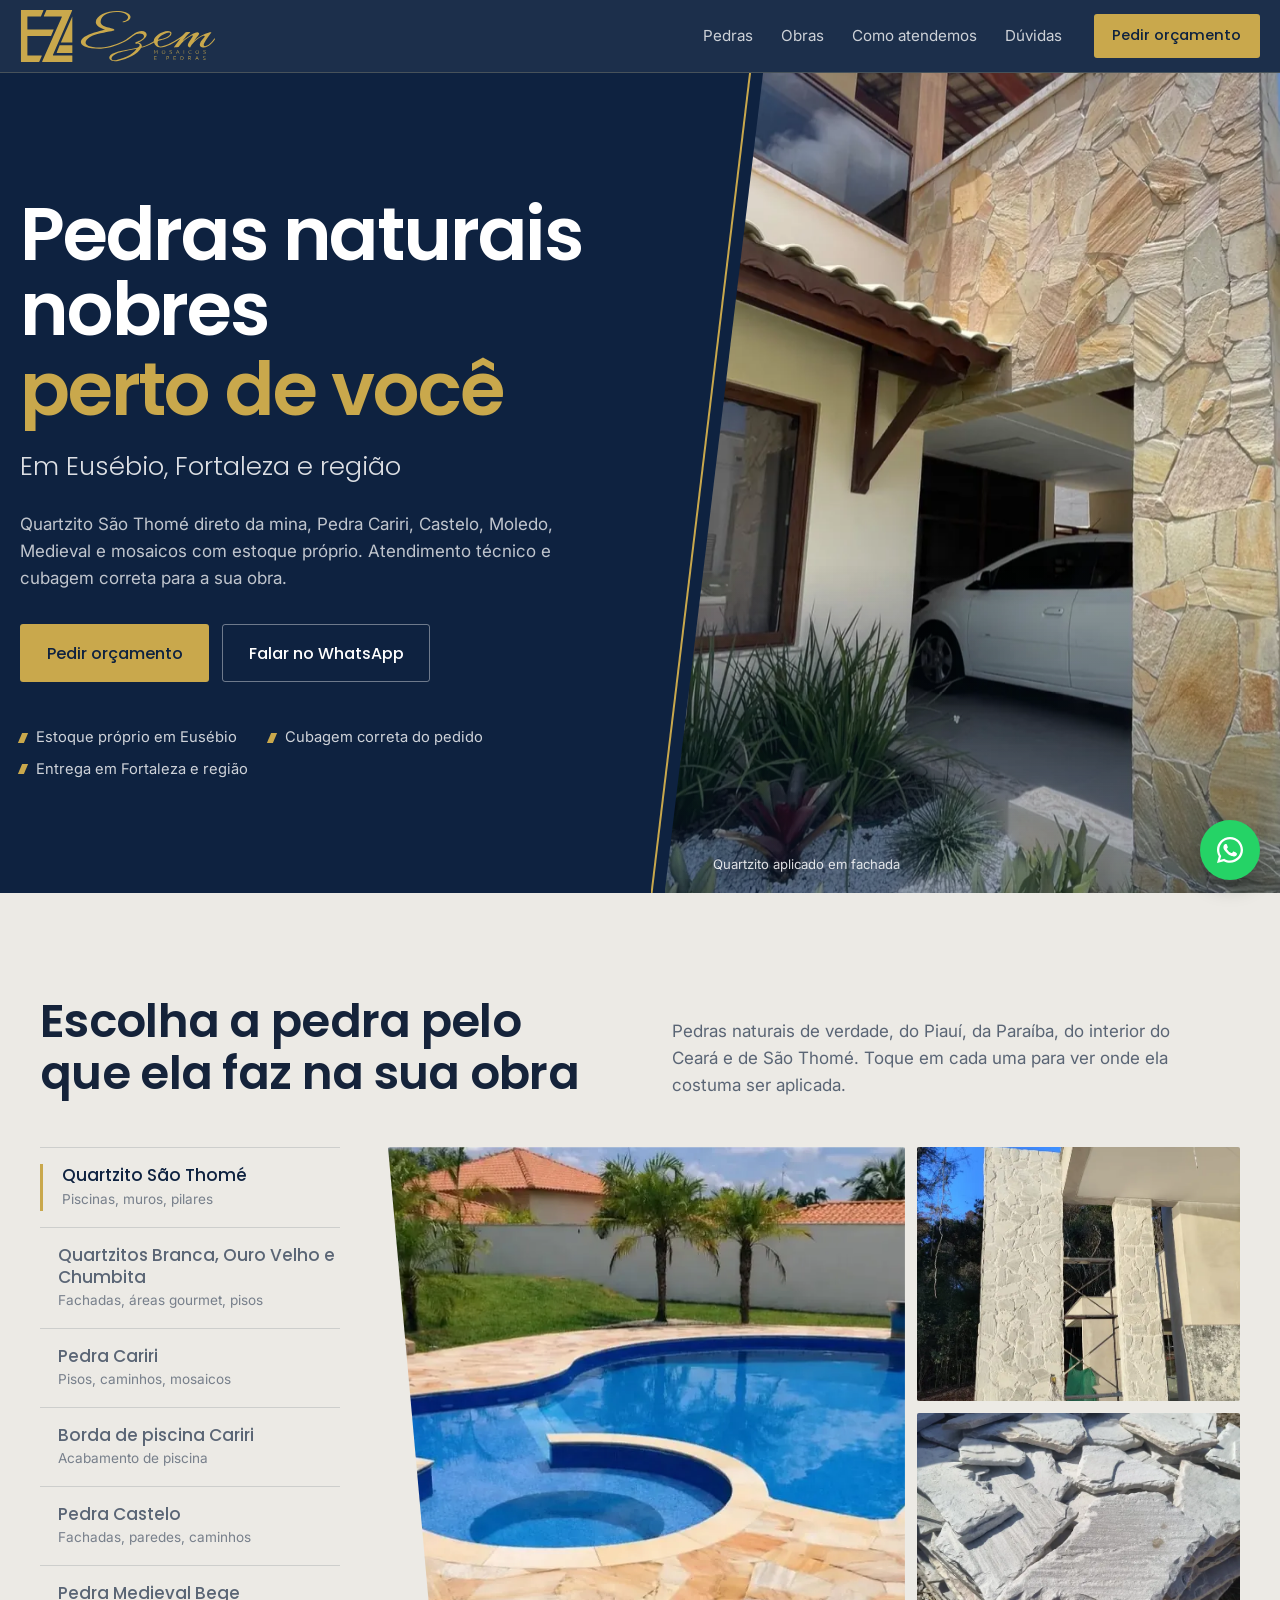
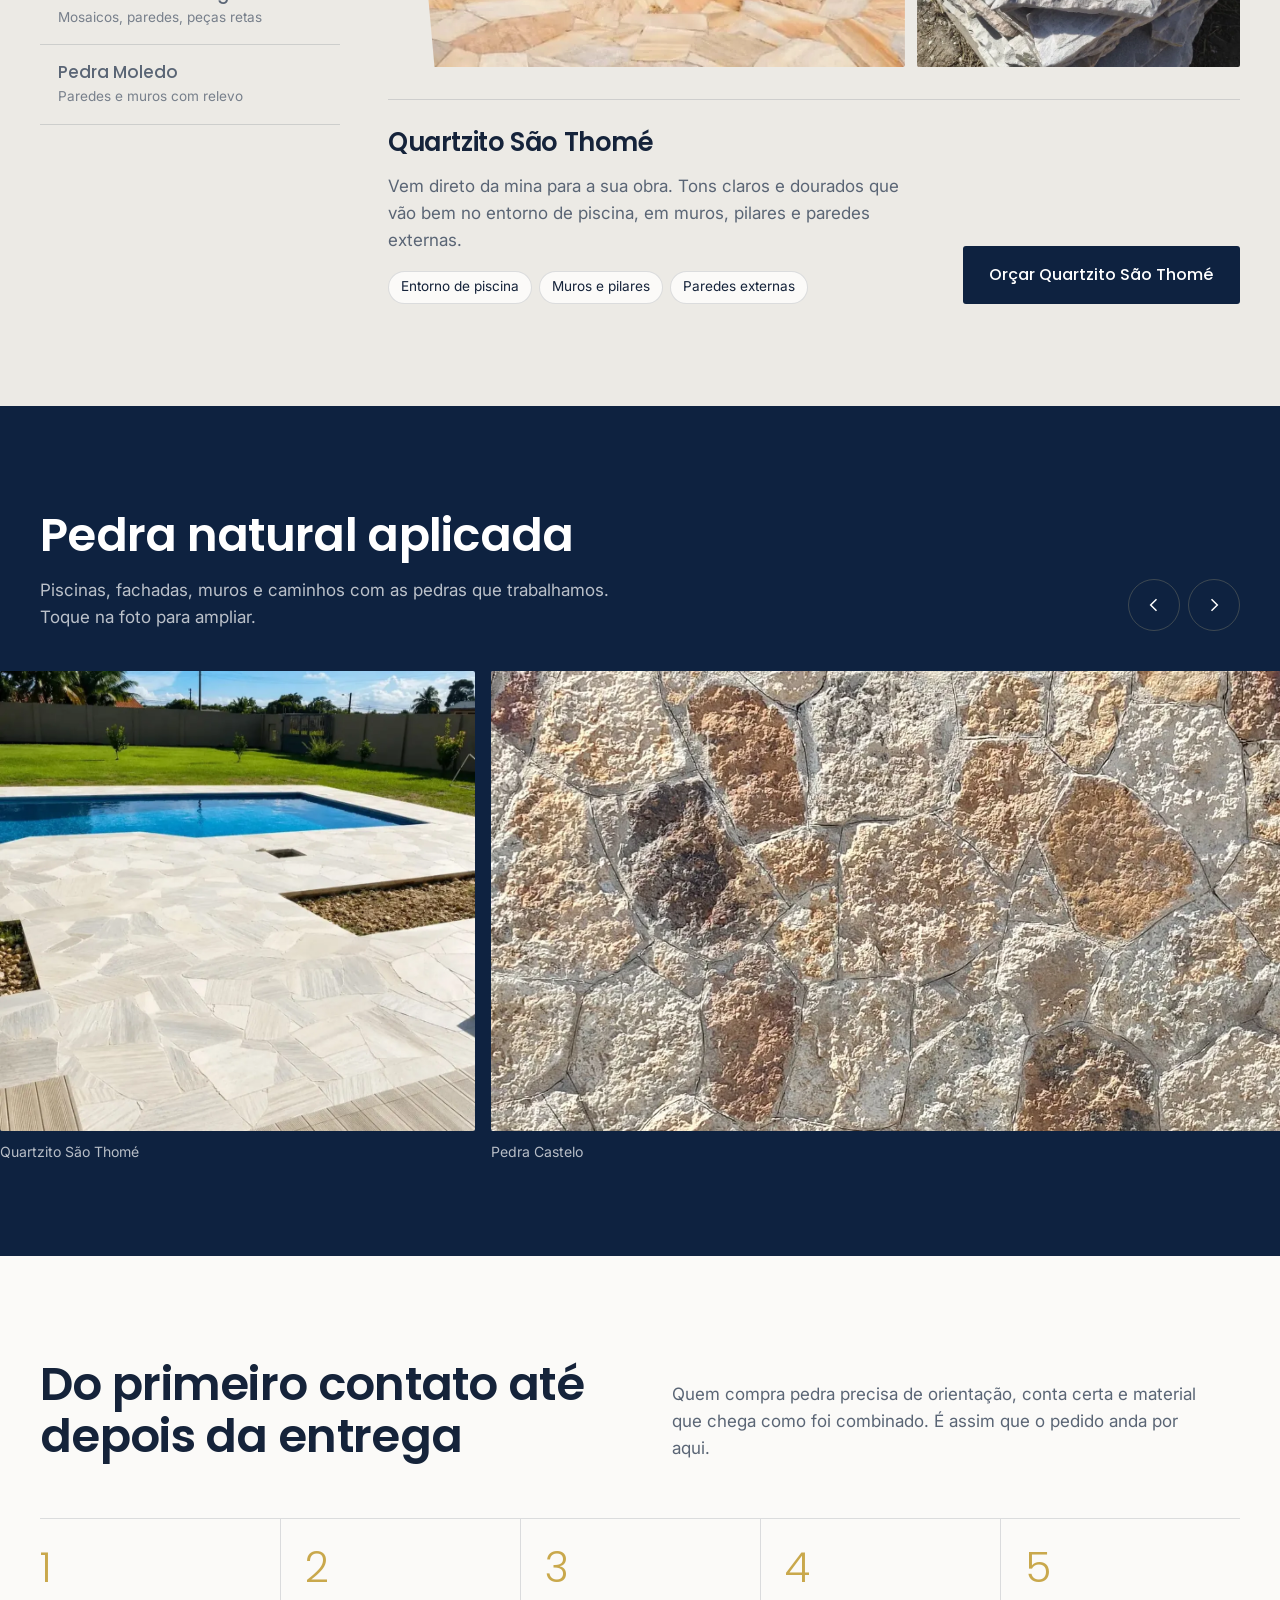
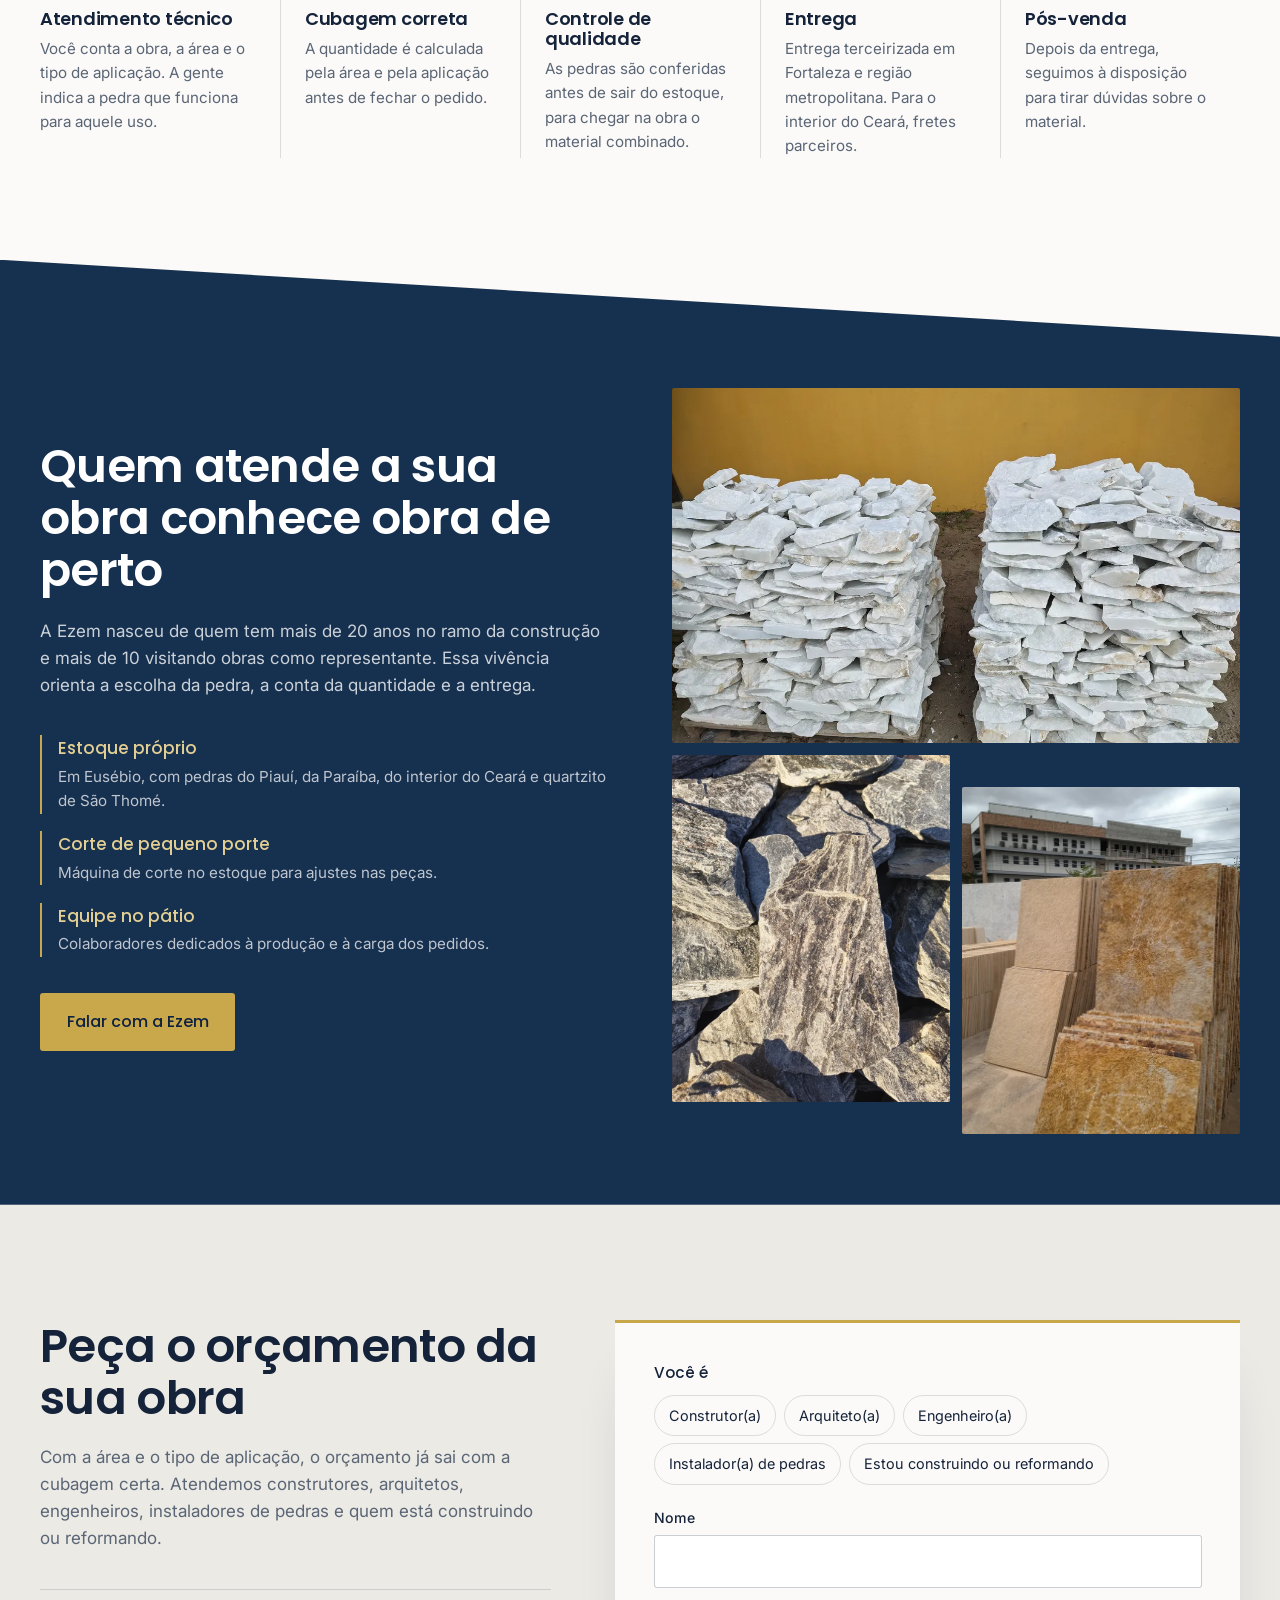
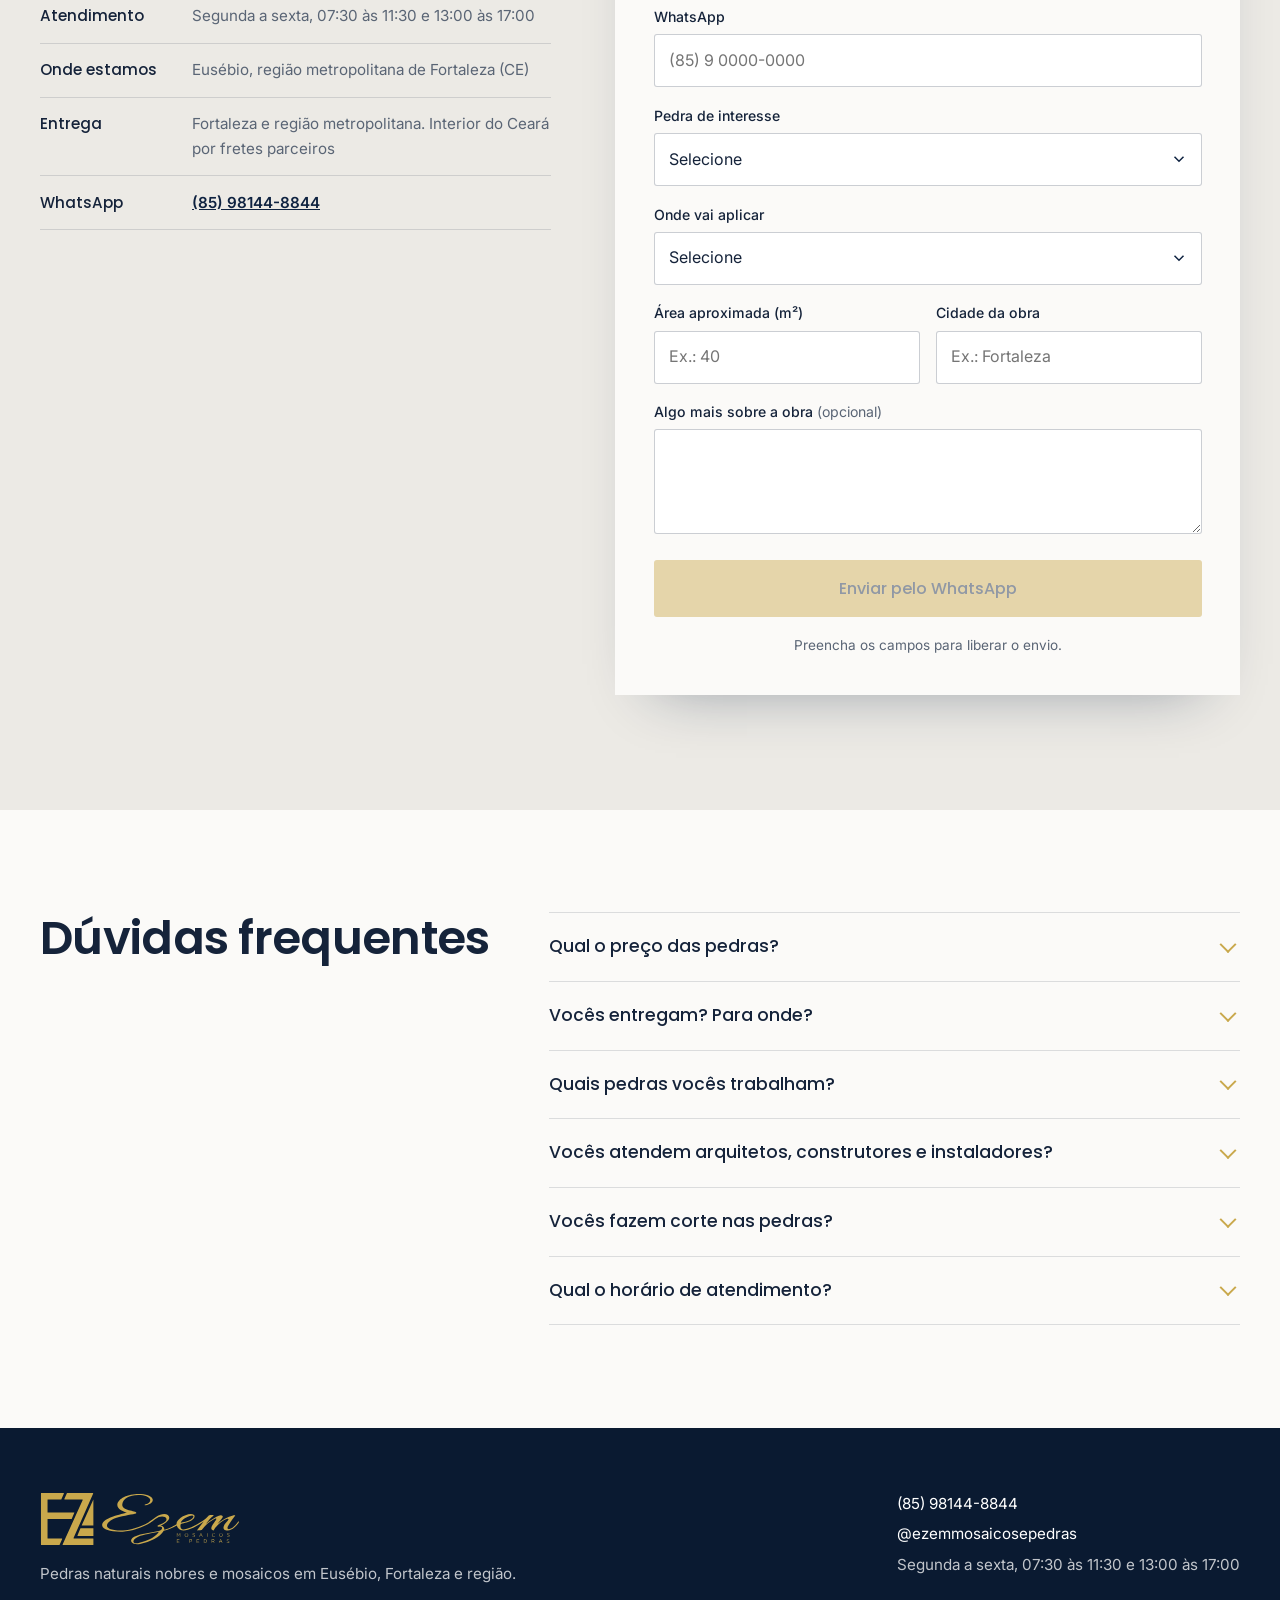
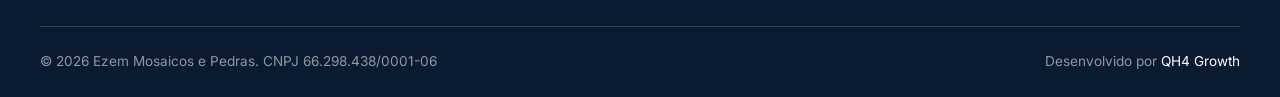
==== commit df636533: "fix: corrige rodape para "Desenvolvido por QH4 Growth" com link do Instagram Co-Authored-By: Claude " ====
--- a/index.html
+++ b/index.html
@@ -193,13 +193,13 @@
 
           <article class="painel" role="tabpanel" id="p-quartzitos" aria-labelledby="tab-quartzitos" data-pedra="Quartzito Branca, Ouro Velho ou Chumbita" hidden>
             <div class="painel__fotos">
-              <img class="f1" src="assets/img/quartzito-fachada.webp" alt="Fachada revestida com quartzito em tons dourados e cinza" width="825" height="1100" loading="lazy">
-              <img class="f2" src="assets/img/quartzito-area-gourmet.webp" alt="Área gourmet com churrasqueira revestida em quartzito" width="720" height="930" loading="lazy">
-              <img class="f3" src="assets/img/quartzito-estoque-dourado.webp" alt="Placas de quartzito dourado no estoque" width="750" height="1000" loading="lazy">
+              <img class="f1" src="assets/img/quartzito-branca-almofada.webp" alt="Parede revestida com Pedra Quartzito Branca Almofada" width="1200" height="900" loading="lazy">
+              <img class="f2" src="assets/img/quartzito-fachada.webp" alt="Fachada revestida com quartzito em tons dourados e cinza" width="825" height="1100" loading="lazy">
+              <img class="f3" src="assets/img/quartzito-chumbita-lisa.webp" alt="Parede com Pedra Quartzito Chumbita Lisa em placas irregulares" width="415" height="495" loading="lazy">
             </div>
             <div class="painel__info">
               <h3>Quartzitos Branca, Ouro Velho e Chumbita</h3>
-              <p>Três cores de quartzito para combinar com o projeto: do claro ao dourado e ao tom escuro. Usados em fachadas, áreas gourmet, pisos externos e muros.</p>
+              <p>Três cores de quartzito para combinar com o projeto: a Branca Almofada, clara e com relevo, o Ouro Velho dourado e a Chumbita Lisa, em tom escuro. Usados em fachadas, áreas gourmet, pisos externos e muros.</p>
               <ul class="usos"><li>Fachadas</li><li>Áreas gourmet</li><li>Pisos externos</li></ul>
               <a class="btn btn--marinho" href="#orcamento" data-escolher="Quartzito Branca, Ouro Velho ou Chumbita">Orçar quartzito</a>
             </div>
@@ -263,7 +263,7 @@
 
           <article class="painel" role="tabpanel" id="p-moledo" aria-labelledby="tab-moledo" data-pedra="Pedra Moledo" hidden>
             <div class="painel__fotos">
-              <img class="f1" src="assets/img/moledo-parede-interna.webp" alt="Parede interna revestida com Pedra Moledo branca" width="592" height="1000" loading="lazy">
+              <img class="f1" src="assets/img/moledo-parede-iluminada.webp" alt="Parede interna revestida com Pedra Moledo branca e iluminação de destaque" width="713" height="791" loading="lazy">
               <img class="f2" src="assets/img/moledo-muro.webp" alt="Muro com Pedra Moledo em relevo" width="506" height="900" loading="lazy">
               <img class="f3" src="assets/img/moledo-paletes.webp" alt="Paletes de Pedra Moledo no estoque" width="1100" height="825" loading="lazy">
             </div>
@@ -448,7 +448,7 @@
   </div>
   <div class="wrap rodape__base">
     <p>© 2026 Ezem Mosaicos e Pedras. CNPJ 66.298.438/0001-06</p>
-    <p>Desenvolvido pro <a href="https://www.instagram.com/qh4growth/" target="_blank" rel="noopener">QH4 Growth</a></p>
+    <p>Desenvolvido por <a href="https://www.instagram.com/qh4growth/" target="_blank" rel="noopener">QH4 Growth</a></p>
   </div>
 </footer>
 
@@ -463,5 +463,6 @@
 </div>
 
 <script src="assets/js/main.js" defer></script>
+<script src="https://app-validacao-lp-sapp-validacao-lp.vercel.app/api/t" data-lp="lp-ezem-mosaicos" defer></script>
 </body>
 </html>
